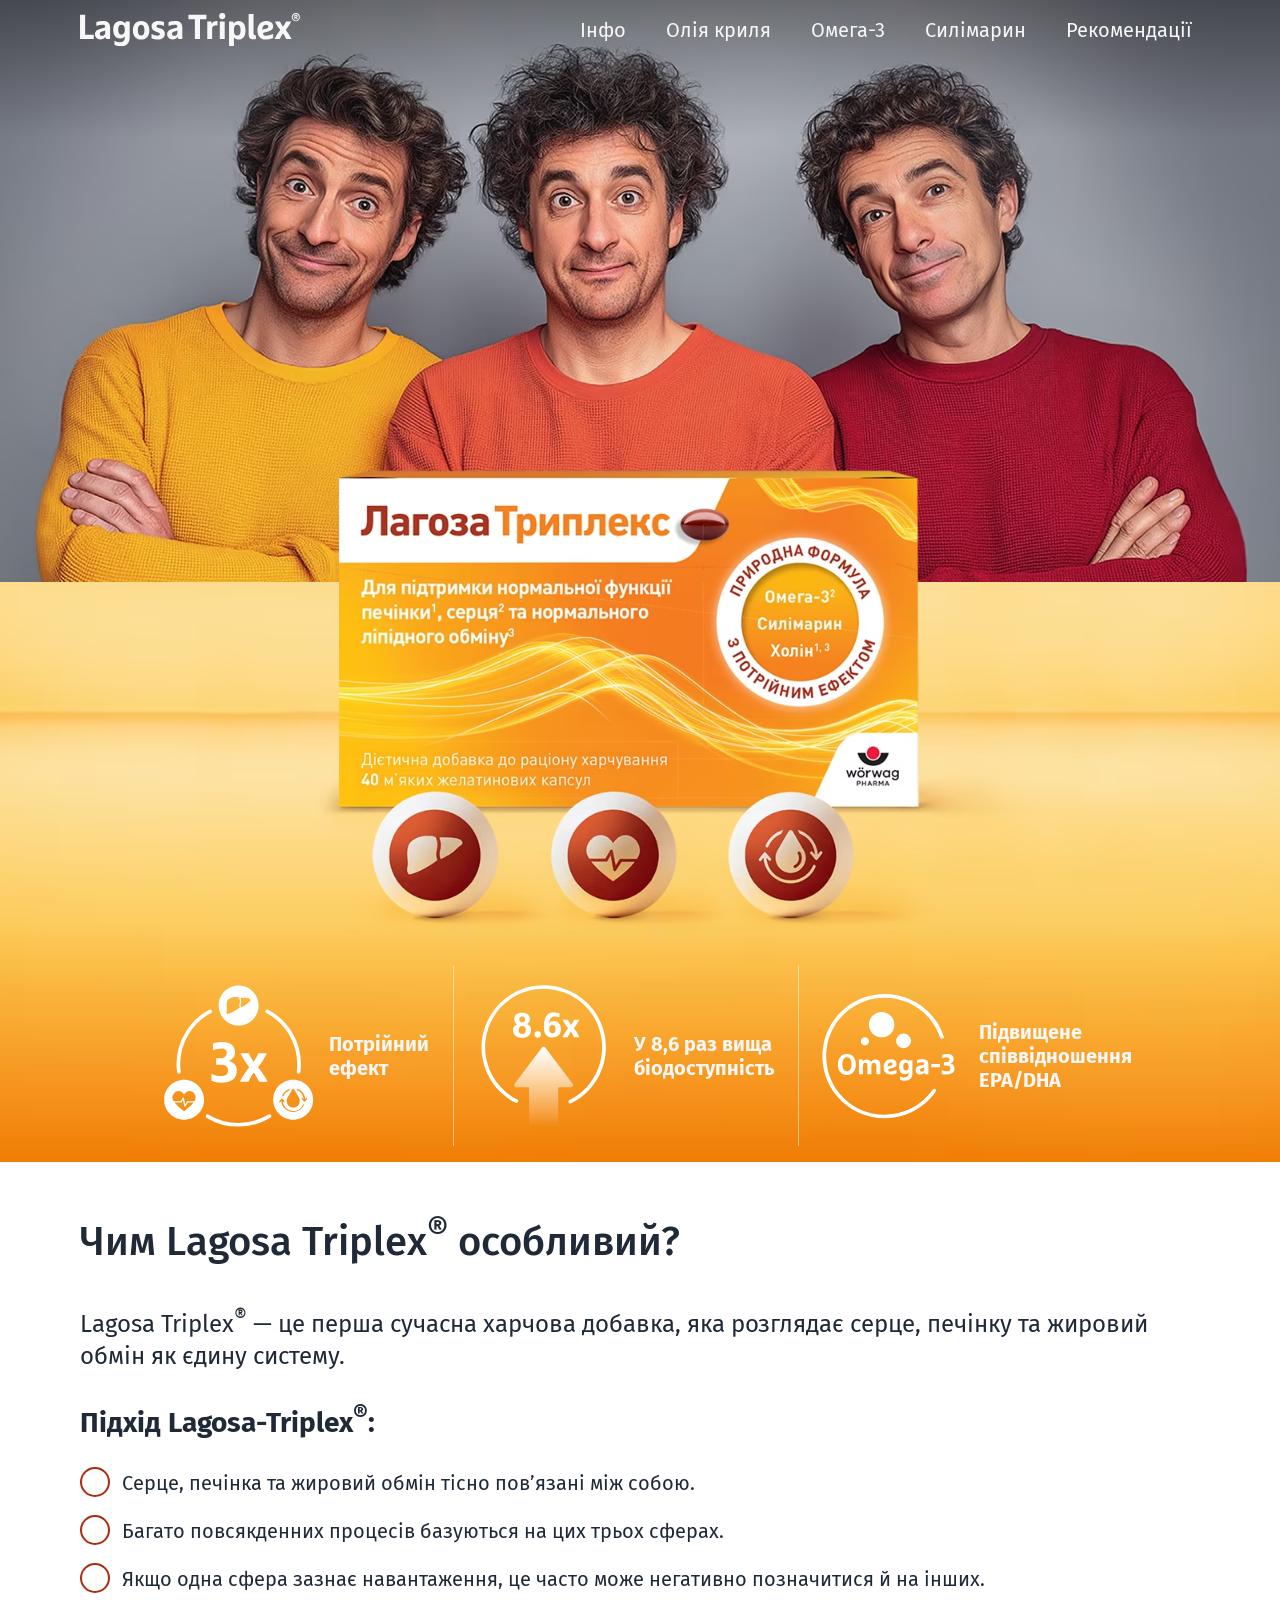
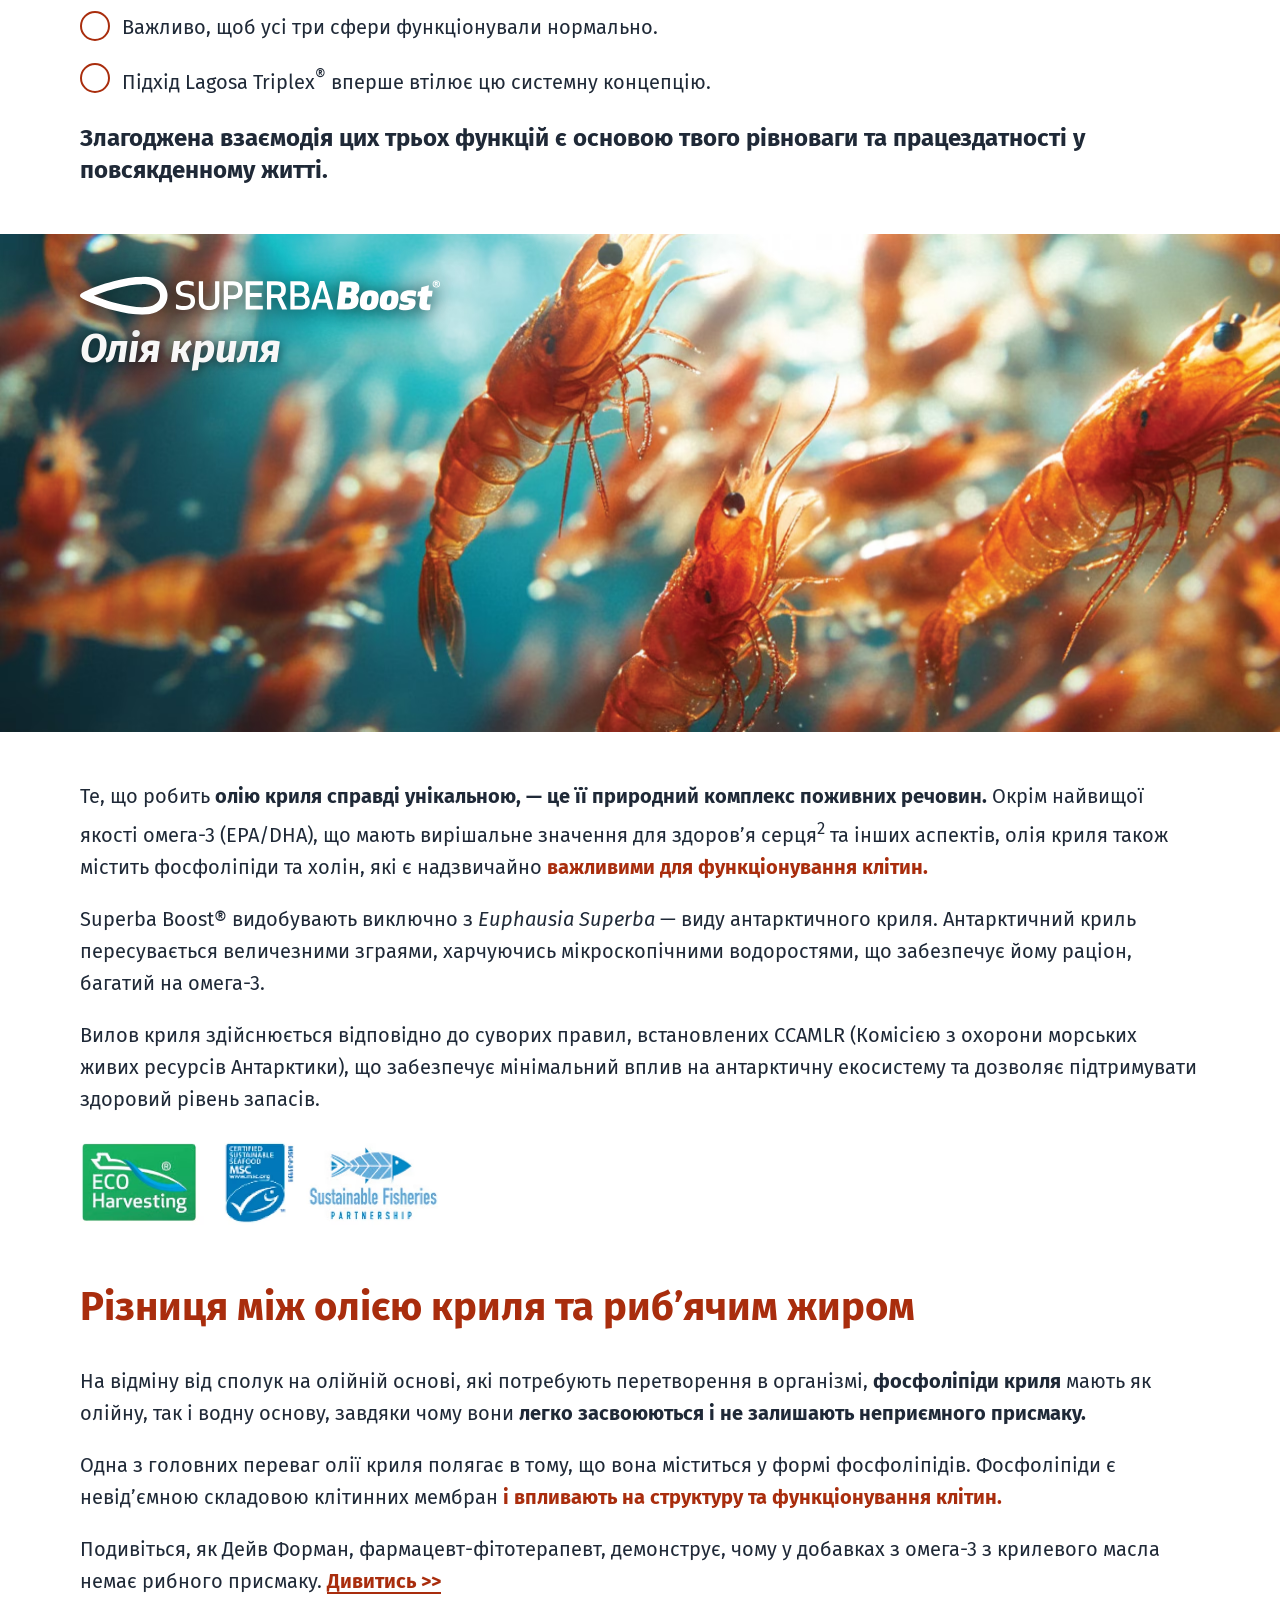
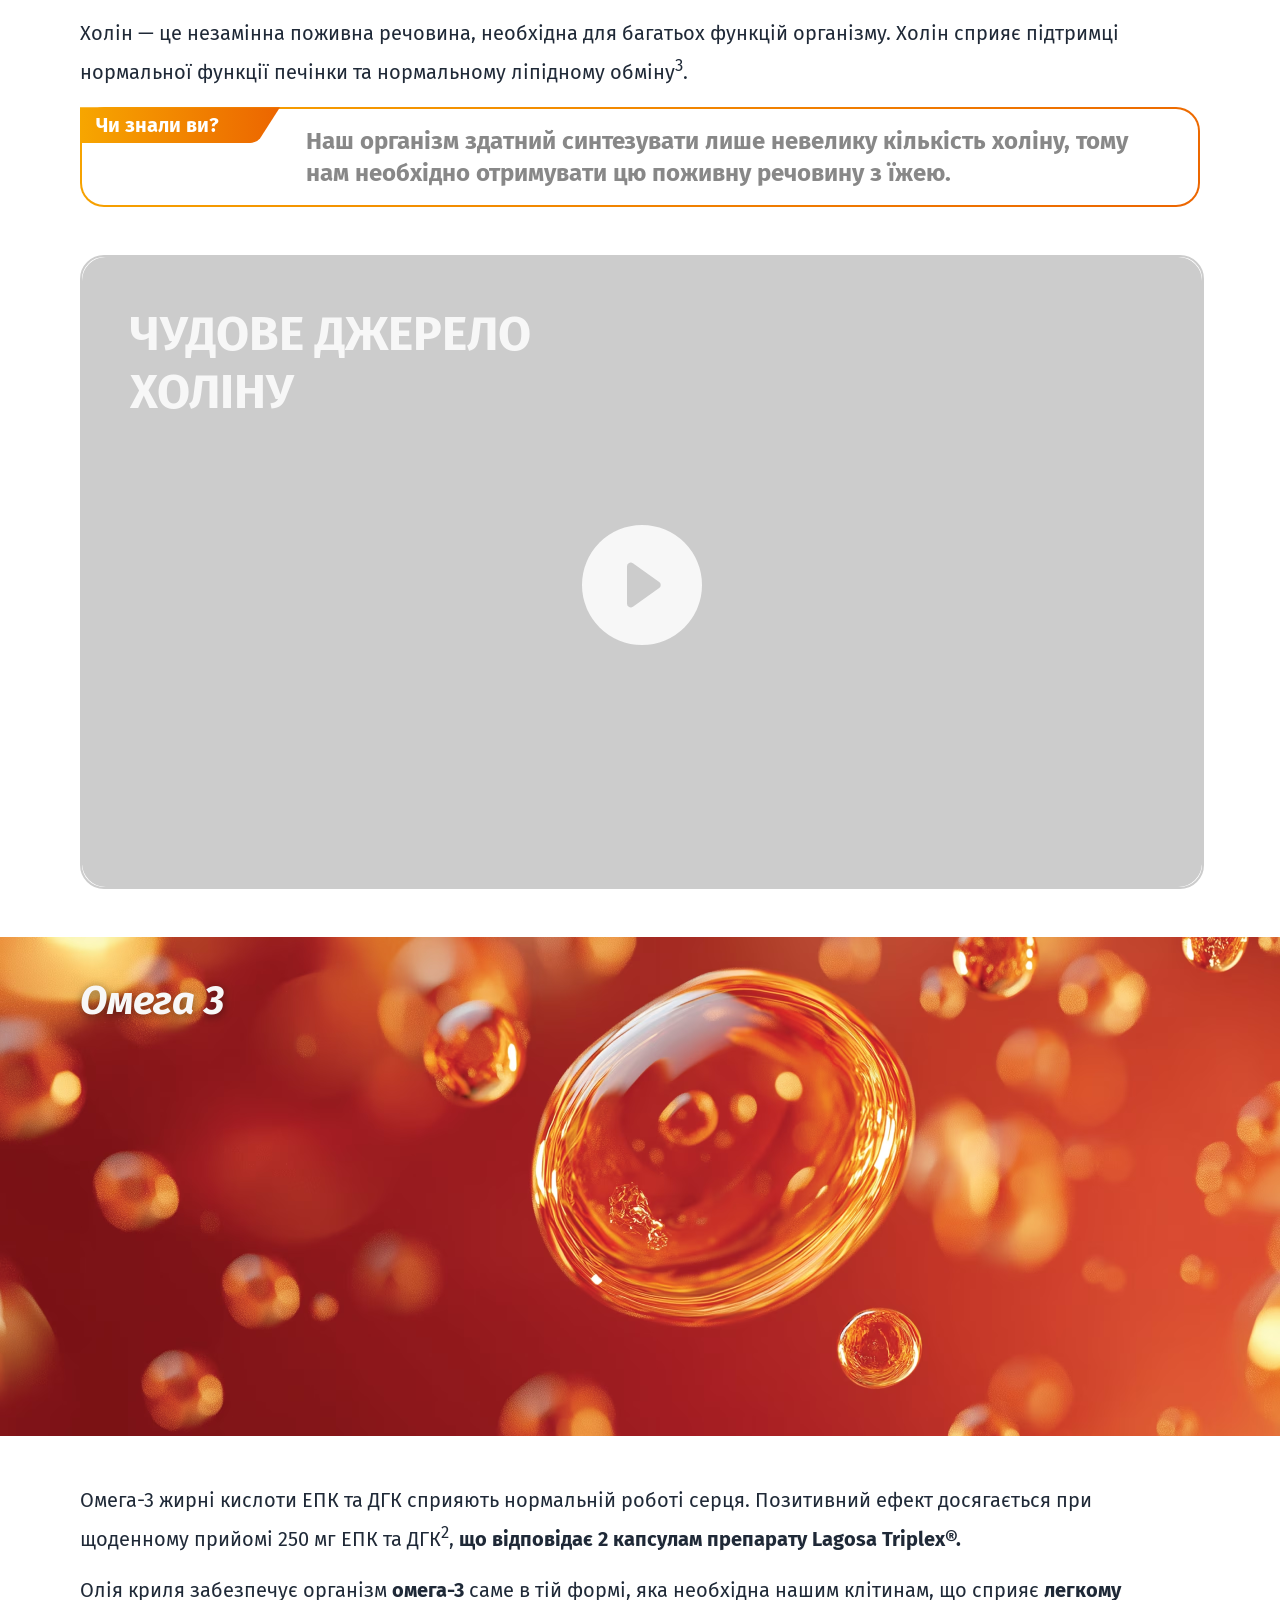
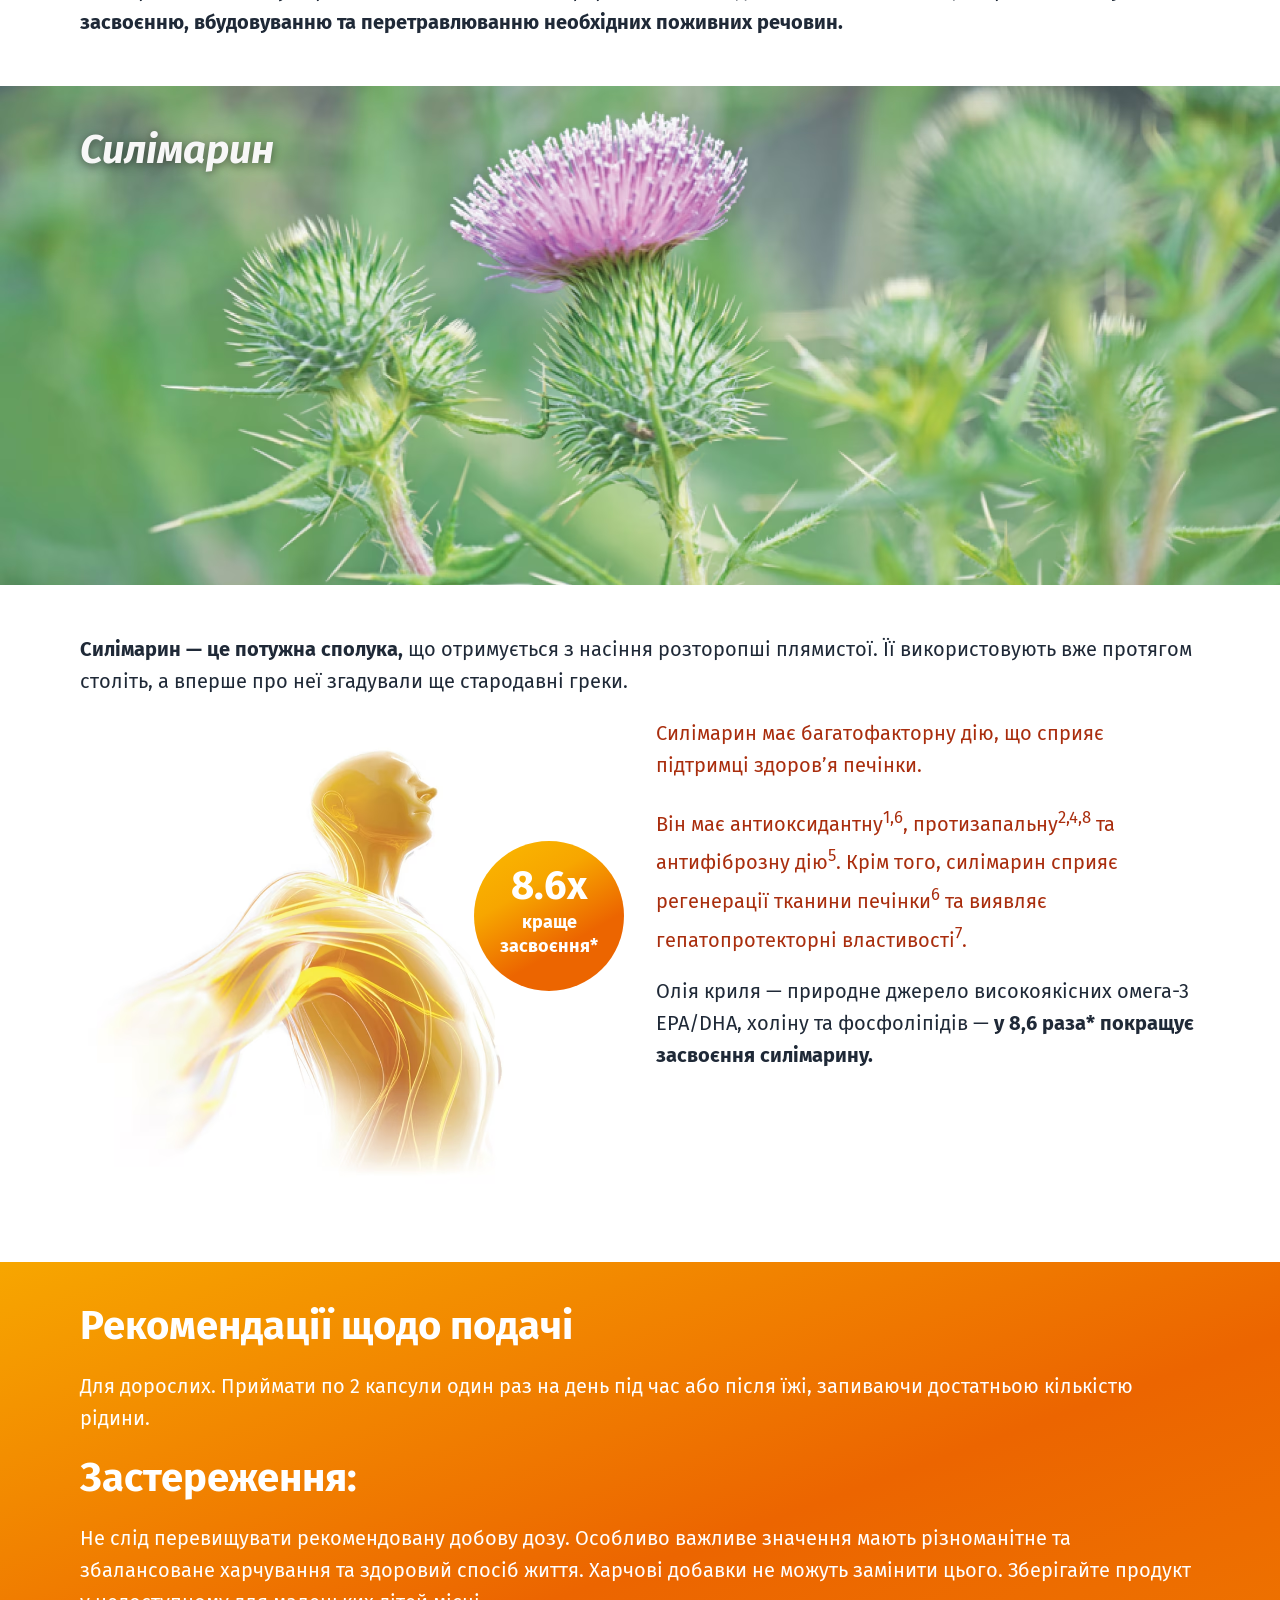
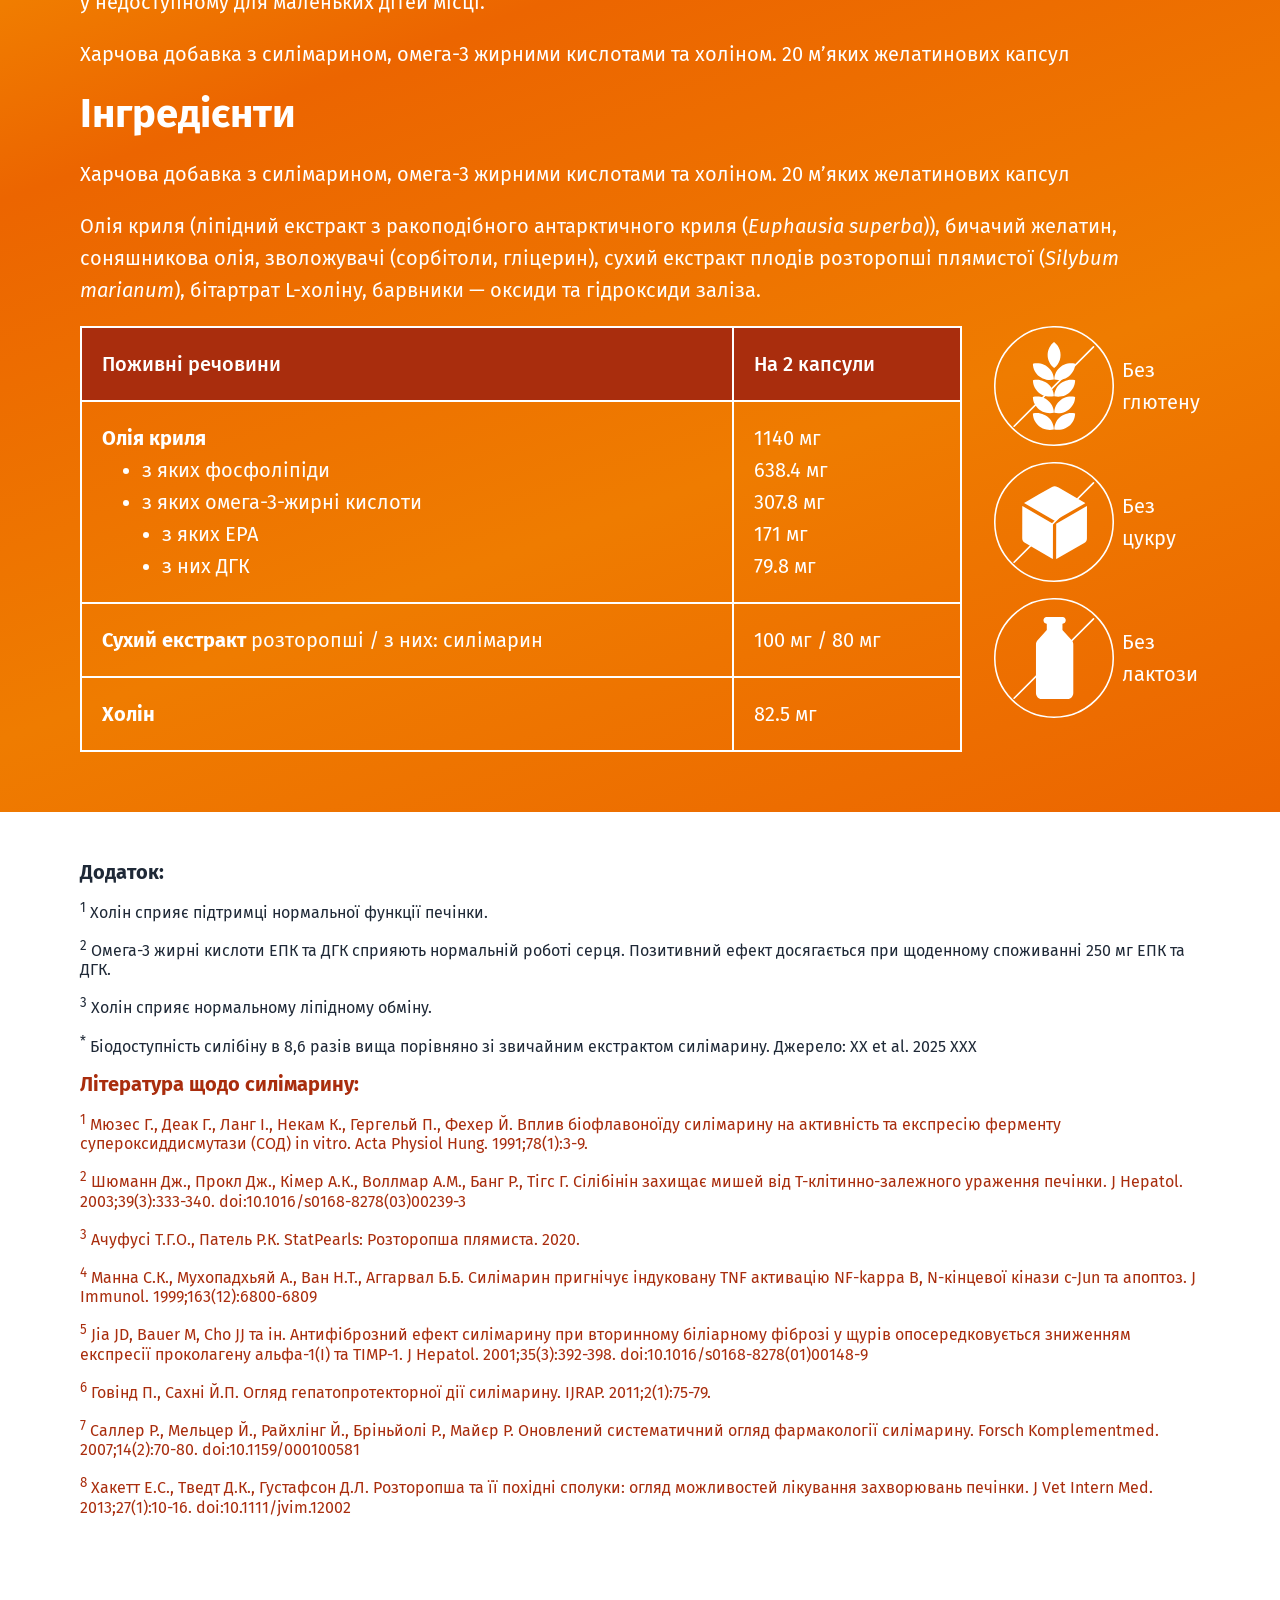
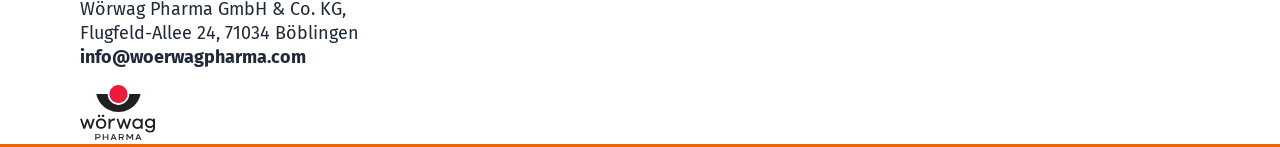
==== index_v1.html @ d7e8909d "First bunch of improvements" ====
<!DOCTYPE html>
<html lang="uk">
<head>
    <meta charset="UTF-8">
    <meta name="viewport" content="width=device-width, initial-scale=1.0">
    <link rel="icon" type="image/png" sizes="32x32" href="favicon_32x32.png">
    <title>Lagosa landing</title>
    <link rel="preconnect" href="https://fonts.googleapis.com">
    <link rel="preconnect" href="https://fonts.gstatic.com" crossorigin>
    <link href="https://fonts.googleapis.com/css2?family=Fira+Sans:ital,wght@0,400;0,700;1,400;1,700&display=swap" rel="stylesheet">
    <link rel="stylesheet" href="assets/style.css">
</head>
<body>
    <nav class="navbar">
        <a href="#" class="logo" id="logo-link">
            <svg xmlns="http://www.w3.org/2000/svg" xmlns:xlink="http://www.w3.org/1999/xlink" viewBox="0 0 329.88 50.037">
                <defs>
                    <clipPath id="clip-path">
                    <rect id="Rectangle_1651" data-name="Rectangle 1651" width="329.88" height="50.037" fill="none"/>
                    </clipPath>
                </defs>
                <g id="Group_2175" data-name="Group 2175" transform="translate(0 0)">
                    <path id="Path_1325" class="red" data-name="Path 1325" d="M0,1.547V37.857H20.6V31.51H7.646V1.547Z" transform="translate(0 1.257)" />
                    <g id="Group_1587" data-name="Group 1587" transform="translate(0 0)">
                    <g id="Group_1586" data-name="Group 1586" clip-path="url(#clip-path)">
                        <path id="Path_1326" class="red" data-name="Path 1326" d="M27.741,24.2c0,2.914-1.925,4.734-5.047,4.734a2.855,2.855,0,0,1-3.068-2.912c0-1.56.623-2.706,3.432-3.538l3.017-.884a3.319,3.319,0,0,0,1.665-.832Zm7.334-7.854c0-7.387-4.161-9.779-10.508-9.779A25.631,25.631,0,0,0,14.475,8.34v5.93A27.6,27.6,0,0,1,24,12.4c2.55,0,3.746.935,3.746,2.236,0,1.249-.676,1.977-2.809,2.5l-4.11,1.04c-6.294,1.56-8.48,4.473-8.48,8.53,0,4.266,3.017,7.648,8.012,7.648a9.944,9.944,0,0,0,8.063-3.538,8.1,8.1,0,0,0,.52,2.965h6.138Z" transform="translate(10.025 5.337)"/>
                        <path id="Path_1327" class="red" data-name="Path 1327" d="M44.844,19.784c0,4.42-1.354,7.334-4.995,7.334s-4.942-2.914-4.942-7.334,1.3-7.336,4.942-7.336,4.995,2.914,4.995,7.336M52.179,7.247H46.041a9.63,9.63,0,0,0-.52,3.226,8.308,8.308,0,0,0-7.231-3.9c-7.751,0-10.819,5.41-10.819,13.213s3.068,13.161,10.819,13.161a7.811,7.811,0,0,0,6.555-3.07v2.03c0,3.693-2.341,6.762-7.075,6.762a15.218,15.218,0,0,1-8.427-2.445v6.243C31.058,43.609,33.817,44.7,38.5,44.7c7.96,0,13.681-4.578,13.681-13.422Z" transform="translate(22.314 5.337)"/>
                        <path id="Path_1328" class="red" data-name="Path 1328" d="M68.506,20.512c0-8.427-4.369-13.942-12.382-13.942s-12.38,5.515-12.38,13.942,4.369,13.942,12.38,13.942,12.382-5.515,12.382-13.942m-7.439,0c0,4.89-1.3,8.063-4.942,8.063s-4.942-3.173-4.942-8.063,1.3-8.063,4.942-8.063,4.942,3.173,4.942,8.063" transform="translate(35.534 5.336)"/>
                        <path id="Path_1329" class="red" data-name="Path 1329" d="M69.487,6.57c-7.126,0-10.249,3.693-10.249,8.063,0,4.525,2.653,6.711,6.763,8.115l2.445.832c2.341.781,3.226,1.457,3.226,2.756,0,1.562-1.249,2.394-3.746,2.394a19.535,19.535,0,0,1-8.739-2.394v6.14a19.877,19.877,0,0,0,8.686,1.975c7.334,0,11.289-3.173,11.289-8.739,0-3.849-2.081-6.294-6.606-7.751l-2.447-.779c-2.548-.834-3.38-1.457-3.38-2.758,0-1.352,1.249-2.133,3.224-2.133a20.931,20.931,0,0,1,7.907,1.821V8.235A20.952,20.952,0,0,0,69.487,6.57" transform="translate(48.078 5.336)"/>
                        <path id="Path_1330" class="red" data-name="Path 1330" d="M87.5,24.2c0,2.914-1.925,4.734-5.047,4.734a2.855,2.855,0,0,1-3.068-2.912c0-1.56.623-2.706,3.432-3.538l3.017-.884a3.319,3.319,0,0,0,1.665-.832Zm7.334-7.854c0-7.387-4.161-9.779-10.508-9.779A25.631,25.631,0,0,0,74.237,8.34v5.93a27.6,27.6,0,0,1,9.52-1.872c2.55,0,3.746.935,3.746,2.236,0,1.249-.676,1.977-2.809,2.5l-4.11,1.04c-6.294,1.56-8.48,4.473-8.48,8.53,0,4.266,3.017,7.648,8.012,7.648a9.944,9.944,0,0,0,8.063-3.538,8.1,8.1,0,0,0,.52,2.965h6.138Z" transform="translate(58.569 5.337)"/>
                        
                        <path id="Path_1331" class="orange" data-name="Path 1331" d="M99.363,37.857h7.646V7.945h9.625v-6.4H89.74v6.4h9.623Z" transform="translate(72.895 1.256)"/>
                        <path id="Path_1332" class="orange" data-name="Path 1332" d="M105.3,33.731h7.334V18.489c0-3.382,1.4-5.306,4.89-5.306a10.918,10.918,0,0,1,3.123.364V6.889a7.456,7.456,0,0,0-1.977-.261,7.607,7.607,0,0,0-6.711,3.954,10.29,10.29,0,0,0-.52-3.382H105.3Z" transform="translate(85.532 5.383)"/>
                        <path id="Path_1333" class="orange" data-name="Path 1333" d="M115.142,4.655a4.63,4.63,0,1,0,4.63-4.629,4.64,4.64,0,0,0-4.63,4.629m.99,34.437h7.334V12.562h-7.334Z" transform="translate(93.529 0.02)"/>
                        <path id="Path_1334" class="orange" data-name="Path 1334" d="M135.652,12.449c3.641,0,4.942,3.016,4.942,8.063s-1.3,8.01-4.942,8.01-4.995-2.965-4.995-8.01,1.354-8.063,4.995-8.063m1.56-5.879a8.389,8.389,0,0,0-7.231,3.849,9.354,9.354,0,0,0-.52-3.173h-6.138V44.077h7.334v-12.9a7.86,7.86,0,0,0,6.816,3.277c7.49,0,10.558-5.513,10.558-13.94S144.964,6.57,137.212,6.57" transform="translate(100.174 5.336)"/>
                        <path id="Path_1335" class="orange" data-name="Path 1335" d="M139.541,29.932c0,6.4,2.186,8.791,7.126,8.791a14.961,14.961,0,0,0,3.8-.417V32.638h-1.3c-1.613,0-2.289-.573-2.289-3.173V.8h-7.334Z" transform="translate(113.348 0.65)"/>
                        <path id="Path_1336" class="orange" data-name="Path 1336" d="M159.836,12.346c2.081,0,3.277,1.04,3.277,2.756,0,1.56-1.091,2.548-3.538,3.173l-3.224.832a4.729,4.729,0,0,0-2.186.99v-.522c0-4.369,2.081-7.229,5.671-7.229m1.925,10.3c5.879-1.352,8.688-3.226,8.688-8.01,0-4.475-3.329-8.065-10.56-8.065-7.751,0-13.058,5.515-13.058,13.942s4.161,13.942,12.382,13.942a23.2,23.2,0,0,0,11.079-2.394V26.183a32.144,32.144,0,0,1-11.079,2.5c-2.914,0-4.058-1.821-4.058-2.914s.571-1.716,1.925-2.028Z" transform="translate(119.269 5.336)"/>
                        <path id="Path_1337" class="orange" data-name="Path 1337" d="M186.5,33.474A69.865,69.865,0,0,0,177.86,20a81.7,81.7,0,0,0,8.168-13.058h-7.8a58.989,58.989,0,0,1-4.525,8.115,56.823,56.823,0,0,1-4.525-8.115h-7.751A85.035,85.035,0,0,0,169.589,20a66.94,66.94,0,0,0-8.636,13.473h7.8a65,65,0,0,1,4.942-8.739,54.611,54.611,0,0,1,4.942,8.739Z" transform="translate(130.741 5.64)"/>
                        <path id="Path_1338" class="orange" data-name="Path 1338" d="M181.379,11.08c-2.853,0-4.551-2.062-4.551-4.853,0-2.769,1.7-4.852,4.551-4.852s4.569,2.082,4.569,4.852c0,2.791-1.718,4.853-4.569,4.853m0-11.08a5.985,5.985,0,0,0-6.126,6.227,6.137,6.137,0,1,0,12.273,0A5.992,5.992,0,0,0,181.379,0m-.79,4.045a3.911,3.911,0,0,1,.71-.062c1.009,0,1.274.344,1.274.93,0,.689-.547.85-1.3.951l-.689.1Zm-1.453,5.5h1.453V8.351c0-.87.063-1.153.386-1.192l.181-.022a15.059,15.059,0,0,1,1.656,2.407h1.6a15.4,15.4,0,0,0-1.82-2.689,2.094,2.094,0,0,0,1.475-1.941c0-1.334-.93-2.2-2.892-2.2a13.143,13.143,0,0,0-2.041.183Z" transform="translate(142.356 -0.001)"/>
                    </g>
                    </g>
                </g>
            </svg>
        </a>
        <ul class="nav-links">
            <li><a href="#section-1" class="nav-link">Інфо</a></li>
            <li><a href="#section-2" class="nav-link">Олія криля</a></li>
            <li><a href="#section-3" class="nav-link">Омега-3</a></li>
            <li><a href="#section-4" class="nav-link">Силімарин</a></li>
            <li><a href="#section-5" class="nav-link">Рекомендації</a></li>
        </ul>
    </nav>

    <header id="hero" class="header">
        <div class="container--guys">
            <picture>
                <source media="(min-width: 1920px)" srcset="assets/images/hero-4xl.avif">
                <source media="(min-width: 1536px)" srcset="assets/images/hero-3xl.avif">
                <source media="(min-width: 1280px)" srcset="assets/images/hero-2xl.avif">
                <source media="(min-width: 1024px)" srcset="assets/images/hero-xl.avif">
                <source media="(min-width: 768px)" srcset="assets/images/hero-lg.avif">
                <source media="(min-width: 640px)" srcset="assets/images/hero-md.avif">
                <img src="assets/images/hero-sm.avif" alt="Lagosa Team">
            </picture>
        </div>        
        <div class="container--box">
            <picture>
                <source media="(min-width: 1536px)" srcset="assets/images/box-xl.avif">
                <source media="(min-width: 768px)" srcset="assets/images/box-lg.avif">
                <img src="assets/images/box-sm.avif" alt="Lagosa Box">
            </picture>
        </div>
        <div class="container--gradient">
            <picture>
                <source media="(min-width: 2561px)" srcset="assets/images/gradient2560.avif">
                <source media="(min-width: 1921px)" srcset="assets/images/gradient2560f.avif">
                <source media="(min-width: 1536px)" srcset="assets/images/gradient1920.avif">
                <source media="(min-width: 1280px)" srcset="assets/images/gradient1600.avif">
                <source media="(min-width: 1024px)" srcset="assets/images/gradient1280.avif">
                <source media="(min-width: 768px)" srcset="assets/images/gradient1024.avif">
                <img src="assets/images/gradient768.avif" alt="Lagosa Box">
            </picture>
            <ul>
                <li>
                    <svg width="100" height="100" xmlns="http://www.w3.org/2000/svg" viewBox="0 0 100 100">
                        <g fill="none" stroke="#fff" stroke-width="2.051" stroke-linecap="round" stroke-miterlimit="10">
                            <path d="M34,25.2c-10.5,5.6-17.7,16.8-17.7,29.5c0,1.4,0.1,2.7,0.3,4.1"/>
                            <path d="M83.1,58.8c0.2-1.3,0.3-2.7,0.3-4.1c0-12.8-7.2-23.9-17.7-29.5"/>
                            <path d="M32.6,83.5c5,3,10.9,4.7,17.1,4.7c6.3,0,12.2-1.8,17.2-4.8"/>
                        </g>
                        <g fill="#fff">
                            <path d="M60.6,56.3c2.2-2.9,3.8-5.5,4.9-7.8h-4.7c-0.9,1.9-1.8,3.6-2.7,4.8c-1-1.5-1.9-3.1-2.7-4.8h-4.6
                                c1,2.2,2.7,4.8,4.9,7.8c-2.2,2.6-3.9,5.3-5.2,8h4.7c0.9-2,1.9-3.7,3-5.2c1.2,1.6,2.1,3.4,3,5.2h4.7C64.5,61.7,62.8,59,60.6,56.3
                                M43.9,58c0,2.1-1.3,3.1-4,3.1c-1.9,0-3.7-0.4-5.2-1.3v3.9c1.6,0.7,3.5,1.1,5.6,1.1c2.5,0,4.5-0.5,6.1-1.6c1.6-1.1,2.4-2.8,2.4-5.2
                                c0-1.5-0.5-2.7-1.4-3.6c-0.9-0.9-2-1.4-3.3-1.6c1.1-0.3,2-0.9,2.7-1.8c0.7-0.9,1-1.9,1-3c0-1.9-0.6-3.3-1.8-4.3
                                c-1.2-1-2.9-1.5-5.1-1.5c-1.9,0-3.7,0.3-5.4,0.8v3.8c1.6-0.6,3.3-1,4.9-1c0.9,0,1.6,0.2,2.1,0.7c0.5,0.4,0.7,1,0.7,1.8
                                c0,0.8-0.3,1.6-1,2.1c-0.7,0.6-1.7,0.9-3.2,0.9h-1.7v3.6h2.6C42.6,54.9,43.9,55.9,43.9,58"/>
                            <path d="M19.5,63.2c-6.1,0-11.1,5-11.1,11.1c0,6.1,5,11.1,11.1,11.1c6.1,0,11.1-5,11.1-11.1
                                C30.5,68.2,25.6,63.2,19.5,63.2 M19.5,80.7c0,0-3.3-2.2-5.3-4.8h3.6c0.1,0,0.3-0.1,0.3-0.2l0.8-1.3l0.7,3.5c0,0.2,0.1,0.3,0.3,0.3
                                l0.1,0c0.1,0,0.2-0.1,0.3-0.2l1.3-2.1h3.2C22.7,78.5,19.5,80.7,19.5,80.7 M25.6,74.5c-0.1,0.2-0.3,0.5-0.4,0.7h-3.9
                                c-0.1,0-0.2,0.1-0.3,0.2l-0.9,1.5l-0.7-3.6c0-0.2-0.1-0.3-0.3-0.3c-0.2,0-0.3,0-0.4,0.2l-1.1,2h-3.9c-0.1-0.2-0.3-0.4-0.4-0.7
                                c-1.5-3.1,3.1-7.7,6.2-3.1C22.6,66.7,27.2,71.4,25.6,74.5"/>
                            <path d="M49.8,10.9c-6.1,0-11.1,5-11.1,11.1c0,6.1,5,11.1,11.1,11.1c6.1,0,11.1-5,11.1-11.1
                                C60.9,15.9,55.9,10.9,49.8,10.9 M50.4,23c0,0.1,0,0.2-0.1,0.3l-0.2,0.1c-2.8,2.1-6.2,3.5-6.7,3.2c-0.3-0.2-0.4-1.1-0.2-2
                                c0.2-1-0.4-3.2,0.2-4.9c0.6-1.7,3.4-2.8,6-2.3c0.1,0,0.2,0.1,0.4,0.1c0.1,0,0.2,0.1,0.3,0.2c0.2,0.4,0.3,0.9,0.4,1.4
                                c0.1,0.4-0.1,1.3-0.2,1.8c-0.1,0.3-0.1,0.5-0.1,0.6C50.1,22.1,50.2,22.6,50.4,23 M55,20.5c-1,1-2.5,1.8-3.6,2.4
                                c-0.1,0.1-0.2,0-0.3-0.1c-0.1-0.4-0.2-0.8-0.2-1.2c0-0.1,0-0.3,0.1-0.4c0.2-0.9,0.3-1.7,0.2-2.1c-0.1-0.4-0.2-0.8-0.3-1.2
                                c0-0.1,0-0.2,0.1-0.2c2,0.1,5.3-0.2,5.4,1.3C56.6,19.4,55.8,19.6,55,20.5"/>
                            <path d="M80.1,63.2c-6.1,0-11.1,5-11.1,11.1c0,6.1,5,11.1,11.1,11.1c6.1,0,11.1-5,11.1-11.1
                                C91.2,68.2,86.2,63.2,80.1,63.2 M80.6,68.5l2.7,4.6c0.8,1.3,0.6,3-0.3,4.2c-1.5,1.8-4.2,1.8-5.7,0c-1-1.2-1.1-2.8-0.3-4.2l2.7-4.6
                                C79.8,68.1,80.4,68.1,80.6,68.5 M74.1,71.9c0.4-0.9,1-1.8,1.8-2.4c0.7-0.6,1.6-1,2.4-1.3l-0.4,0.9c-0.5,0.2-1.1,0.5-1.5,0.9
                                c-0.7,0.6-1.3,1.3-1.6,2.2c-0.1,0.2-0.3,0.3-0.5,0.2l-0.1-0.1C74,72.2,74,72,74.1,71.9 M86.2,77.1c-0.4,0.9-1,1.7-1.8,2.4l-0.1,0.1
                                c-1.3,1.1-3,1.6-4.8,1.5c-1.8-0.2-3.3-1-4.5-2.3c-0.9-1.1-1.4-2.4-1.5-3.8L73,75.6c-0.1,0.2-0.3,0.2-0.5,0.1l-0.1-0.1
                                c-0.1-0.1-0.1-0.3,0-0.4l1.1-1.4c0.1-0.1,0.2-0.1,0.3-0.1c0.1,0,0.2,0,0.3,0.1l1.2,1.4l0,0c0.1,0.1,0.1,0.4,0,0.5
                                c-0.1,0.1-0.4,0.1-0.5,0l-0.5-0.6c0.1,1.2,0.6,2.4,1.4,3.4c1,1.2,2.4,1.9,4,2.1c1.6,0.1,3.1-0.3,4.3-1.4c0.7-0.6,1.3-1.3,1.6-2.2
                                c0.1-0.2,0.3-0.3,0.5-0.2C86.2,76.8,86.3,77,86.2,77.1 M87.8,73.9l-1.1,1.4c-0.1,0.1-0.2,0.1-0.3,0.1c-0.1,0-0.2,0-0.3-0.1
                                l-1.2-1.4l0,0c-0.1-0.1-0.1-0.4,0-0.5c0.1-0.1,0.4-0.1,0.5,0l0.5,0.6c-0.1-1.2-0.6-2.4-1.4-3.4C84,70,83.2,69.4,82.3,69l-0.3-0.8
                                l0-0.1c1.3,0.4,2.4,1.1,3.3,2.1c0.9,1.1,1.4,2.4,1.5,3.8l0.5-0.7c0.1-0.2,0.3-0.2,0.5-0.1C87.9,73.5,87.9,73.7,87.8,73.9"/>
                        </g>
                    </svg>
                    <h3>Потрійний<br> ефект</h3>
                </li>
                <li>
                    <svg width="100" height="100" xmlns="http://www.w3.org/2000/svg" viewBox="0 0 100 100">
                        <defs>
                            <linearGradient id="arrowGradient" x1="49.779" y1="44.891" x2="49.779" y2="89.475" gradientUnits="userSpaceOnUse">
                                <stop offset="0" stop-color="#fff"/>
                                <stop offset="0.947" stop-color="#fff" stop-opacity=".053"/>
                                <stop offset="1" stop-color="#fff" stop-opacity="0"/>
                            </linearGradient>
                        </defs>

                        <path fill="url(#arrowGradient)"
                            d="M57.9 89.5H41.7V67.3h-7.2c-.4 0-.8-.2-1-.6-.2-.4-.1-.8.1-1.1l15.3-20.3c.2-.3.5-.4.9-.4.3 0 .7.2.9.4l15.3 20.3c.2.3.3.8.1 1.1-.2.4-.6.6-1 .6h-7.2V89.5z"/>

                        <path fill="#fff" d="M66.6,34.6c1.3-1.8,2.3-3.4,3-4.8h-2.9c-0.6,1.2-1.1,2.2-1.7,3c-0.6-0.9-1.2-1.9-1.7-3h-2.9
                            c0.6,1.4,1.6,3,3,4.8c-1.3,1.6-2.4,3.3-3.2,5h2.9c0.6-1.2,1.2-2.3,1.8-3.2c0.7,1,1.3,2.1,1.8,3.2h2.9C69,37.9,68,36.3,66.6,34.6
                            M54.6,32.8c1.2,0,1.8,0.8,1.8,2.3c0,0.7-0.1,1.3-0.4,1.7c-0.3,0.4-0.7,0.6-1.3,0.6c-1.2,0-1.8-0.8-1.8-2.4
                            C52.9,33.6,53.5,32.8,54.6,32.8 M50.2,36.4c0.2,0.9,0.5,1.5,1,2c0.4,0.5,0.9,0.8,1.5,1c0.6,0.2,1.2,0.3,2,0.3
                            c1.4,0,2.6-0.4,3.4-1.2s1.3-1.9,1.3-3.4c0-1.4-0.4-2.6-1.1-3.3c-0.7-0.8-1.7-1.2-2.9-1.2c-1.2,0-2.1,0.4-2.6,1.2
                            c0-1.1,0.4-2,0.9-2.7c0.6-0.7,1.3-1,2.2-1c0.9,0,1.8,0.1,2.7,0.4v-2.3c-0.9-0.3-2-0.4-3.1-0.4c-0.6,0-1.2,0.1-1.7,0.2
                            c-0.5,0.1-1,0.4-1.5,0.7c-0.5,0.4-0.9,0.8-1.2,1.4c-0.3,0.6-0.6,1.3-0.8,2.1c-0.2,0.9-0.3,1.9-0.3,3C49.9,34.6,50,35.6,50.2,36.4
                            M46.5,39.8c0.5,0,0.9-0.2,1.3-0.5c0.4-0.4,0.5-0.8,0.5-1.3c0-0.5-0.2-0.9-0.5-1.3c-0.4-0.4-0.8-0.5-1.3-0.5
                            c-0.5,0-0.9,0.2-1.3,0.5c-0.4,0.4-0.5,0.8-0.5,1.3c0,0.5,0.2,0.9,0.5,1.3C45.6,39.6,46,39.8,46.5,39.8 M37.9,33.4
                            c0.6,0,1.1,0.2,1.5,0.6c0.4,0.4,0.5,0.9,0.5,1.6c0,0.7-0.2,1.2-0.5,1.6c-0.4,0.4-0.9,0.6-1.5,0.6c-0.6,0-1.1-0.2-1.5-0.6
                            c-0.4-0.4-0.5-0.9-0.5-1.6c0-0.7,0.2-1.2,0.5-1.6C36.7,33.6,37.2,33.4,37.9,33.4 M37.9,28c1,0,1.6,0.6,1.6,1.7
                            c0,0.5-0.1,0.9-0.4,1.2c-0.3,0.3-0.6,0.5-1.2,0.5c-0.5,0-0.9-0.1-1.2-0.5c-0.3-0.3-0.4-0.7-0.4-1.2C36.3,28.6,36.8,28,37.9,28
                            M42.1,33.4c-0.4-0.6-1-1-1.6-1.2c0.5-0.2,0.9-0.6,1.2-1c0.3-0.5,0.5-1,0.5-1.6c0-1.1-0.4-2-1.1-2.6c-0.7-0.7-1.8-1-3.3-1
                            c-1.4,0-2.5,0.3-3.3,1c-0.7,0.7-1.1,1.5-1.1,2.6c0,0.6,0.2,1.2,0.5,1.6c0.3,0.5,0.7,0.8,1.2,1.1c-0.6,0.2-1.1,0.6-1.6,1.2
                            c-0.4,0.6-0.7,1.3-0.7,2.1c0,1.3,0.4,2.3,1.3,3.1c0.9,0.8,2.1,1.2,3.7,1.2s2.8-0.4,3.7-1.2c0.9-0.8,1.3-1.8,1.3-3.1
                            C42.8,34.7,42.6,34,42.1,33.4"/>
                        <path fill="#fff" d="M65.1,76.2c3.7-1.8,7.1-4.3,10.1-7.5c6.1-6.6,9.2-15.1,9.2-23.4c0-9.3-3.7-18.6-11.1-25.4
                            c-6.6-6.1-15.1-9.2-23.4-9.2c-9.3,0-18.6,3.7-25.4,11.1h0c-6.1,6.6-9.2,15.1-9.2,23.4c0,9.3,3.7,18.6,11.1,25.4
                            c2.4,2.2,5,4,7.8,5.4c0.5,0.3,1.1,0.1,1.4-0.4c0.3-0.5,0.1-1.1-0.4-1.4c-2.6-1.3-5.1-3-7.3-5.1C20.8,62.7,17.3,54,17.3,45.2
                            c0-7.9,2.8-15.8,8.6-22.1c6.4-6.9,15.1-10.4,23.9-10.4c7.9,0,15.8,2.8,22.1,8.6c6.9,6.4,10.4,15.1,10.4,23.9
                            c0,7.9-2.8,15.8-8.6,22.1c-2.8,3-6,5.4-9.5,7.1c-0.5,0.2-0.7,0.9-0.5,1.4C64,76.3,64.6,76.5,65.1,76.2"/>
                    </svg>
                    <h3>У 8,6 раз вища<br> біодоступність</h3>
                </li>
                <li>
                    <svg width="100" height="100" xmlns="http://www.w3.org/2000/svg" viewBox="0 0 100 100">
                        <g fill="#fff">
                            <path d="M84.1,56.9c0,1.1-0.7,1.6-2.1,1.6c-1,0-1.9-0.2-2.7-0.7v2c0.8,0.4,1.8,0.5,2.8,0.5c1.3,0,2.3-0.3,3.1-0.8
                                c0.8-0.6,1.2-1.4,1.2-2.6c0-0.8-0.2-1.4-0.7-1.9c-0.5-0.5-1-0.7-1.7-0.8c0.6-0.2,1-0.5,1.4-0.9c0.4-0.4,0.5-0.9,0.5-1.5
                                c0-1-0.3-1.7-0.9-2.2c-0.6-0.5-1.5-0.7-2.6-0.7c-1,0-1.9,0.1-2.8,0.4v1.9c0.8-0.3,1.7-0.5,2.5-0.5c0.5,0,0.8,0.1,1.1,0.3
                                c0.2,0.2,0.4,0.5,0.4,0.9c0,0.4-0.2,0.8-0.5,1.1c-0.3,0.3-0.9,0.4-1.6,0.4h-0.9v1.9H82C83.4,55.4,84.1,55.9,84.1,56.9 M78.3,54.5
                                h-4.8v1.8h4.8V54.5z M69.3,58.3c-0.3,0.3-0.7,0.4-1.1,0.4c-0.3,0-0.5-0.1-0.7-0.2c-0.2-0.2-0.3-0.4-0.3-0.6s0.1-0.5,0.2-0.7
                                c0.1-0.2,0.4-0.3,0.8-0.4l0.9-0.3c0.2-0.1,0.4-0.1,0.5-0.3v1.1C69.7,57.7,69.5,58,69.3,58.3 M71.1,52.5c-0.6-0.5-1.3-0.7-2.4-0.7
                                c-1.3,0-2.3,0.2-3.1,0.5v1.8c0.9-0.4,1.9-0.6,2.9-0.6c0.8,0,1.1,0.2,1.1,0.7c0,0.2-0.1,0.3-0.2,0.5c-0.1,0.1-0.3,0.2-0.7,0.3
                                l-1.3,0.3c-0.9,0.2-1.6,0.6-2,1c-0.4,0.4-0.6,1-0.6,1.6c0,0.7,0.2,1.2,0.7,1.7c0.4,0.4,1,0.7,1.8,0.7c1.1,0,1.9-0.4,2.5-1.1
                                c0,0.4,0.1,0.7,0.2,0.9h1.9v-5.3C71.9,53.8,71.6,53,71.1,52.5 M59.4,58.1c-1,0-1.5-0.7-1.5-2.2c0-1.5,0.5-2.2,1.5-2.2
                                c1,0,1.5,0.7,1.5,2.2C60.9,57.4,60.4,58.1,59.4,58.1 M61.3,52.1c-0.1,0.3-0.2,0.6-0.2,1c-0.5-0.8-1.2-1.2-2.2-1.2
                                c-1.1,0-2,0.4-2.5,1.1c-0.5,0.7-0.8,1.7-0.8,3c0,1.3,0.3,2.2,0.8,3c0.5,0.7,1.4,1.1,2.5,1.1c0.8,0,1.5-0.3,2-0.9v0.6
                                c0,0.6-0.2,1.1-0.6,1.5c-0.4,0.4-0.9,0.6-1.6,0.6c-0.9,0-1.7-0.2-2.6-0.7v1.9c0.7,0.5,1.6,0.7,2.8,0.7c1.3,0,2.3-0.4,3-1.1
                                c0.8-0.7,1.1-1.7,1.1-3v-7.3H61.3z M51.7,53.8c0.2,0.1,0.3,0.4,0.3,0.6c0,0.5-0.4,0.8-1.1,1l-1,0.3c-0.3,0.1-0.6,0.2-0.7,0.3v-0.2
                                c0-0.7,0.2-1.2,0.5-1.6c0.3-0.4,0.7-0.6,1.3-0.6C51.3,53.6,51.5,53.7,51.7,53.8 M53.6,55.9c0.4-0.4,0.6-0.9,0.6-1.6
                                c0-0.7-0.3-1.3-0.8-1.8c-0.5-0.5-1.3-0.7-2.4-0.7c-1.2,0-2.2,0.4-2.9,1.2c-0.7,0.8-1.1,1.8-1.1,3.1c0,1.3,0.3,2.4,1,3.1
                                c0.6,0.8,1.6,1.1,2.8,1.1c1.4,0,2.5-0.2,3.4-0.7v-1.8c-1.2,0.5-2.3,0.8-3.4,0.8c-0.4,0-0.7-0.1-0.9-0.3c-0.2-0.2-0.3-0.4-0.3-0.6
                                c0-0.3,0.2-0.5,0.6-0.6l1.4-0.3C52.5,56.6,53.2,56.3,53.6,55.9 M36.3,52.2c-0.4,0.2-0.7,0.6-0.9,0.9c0-0.5-0.1-0.8-0.2-1.1h-1.9
                                v8.1h2.2v-4.1c0-0.8,0.1-1.4,0.4-1.8c0.3-0.4,0.6-0.5,1.1-0.5c0.4,0,0.7,0.2,0.9,0.7c0.1,0.3,0.1,0.8,0.1,1.6v4.2h2.2v-4.1
                                c0-0.8,0.1-1.4,0.4-1.8c0.2-0.4,0.6-0.6,1.1-0.6c0.5,0,0.8,0.2,0.9,0.7C43,54.7,43,55.2,43,56v4.2h2.2v-4.7c0-1-0.1-1.7-0.3-2.2
                                c-0.4-1-1.2-1.4-2.4-1.4c-0.6,0-1,0.1-1.5,0.4c-0.4,0.3-0.8,0.6-1,1c-0.4-0.9-1.2-1.4-2.4-1.4C37.2,51.9,36.8,52,36.3,52.2
                                M26.6,48.9c-1.6,0-2.8,0.5-3.7,1.6c-0.9,1-1.3,2.4-1.3,4.2c0,1.7,0.4,3.1,1.3,4.2c0.9,1.1,2.1,1.6,3.7,1.6c1.6,0,2.8-0.5,3.7-1.6
                                c0.9-1.1,1.3-2.4,1.3-4.2c0-1.7-0.4-3.1-1.3-4.2C29.4,49.4,28.2,48.9,26.6,48.9 M28.6,57.4c-0.4,0.7-1.1,1.1-2,1.1
                                c-0.9,0-1.6-0.4-1.9-1.1c-0.4-0.7-0.6-1.6-0.6-2.8c0-1.1,0.2-2.1,0.6-2.8c0.4-0.7,1-1.1,1.9-1.1c0.9,0,1.6,0.4,2,1.1
                                c0.4,0.7,0.6,1.6,0.6,2.8C29.2,55.8,29,56.7,28.6,57.4"/>
                            <path d="M40.9,37.6c-2.8-2.8-2.8-7.3,0-10c2.8-2.8,7.3-2.8,10,0c2.8,2.8,2.8,7.3,0,10C48.2,40.3,43.7,40.3,40.9,37.6"
                                />
                            <path d="M55.2,44.5c-1.6-1.6-1.6-4.2,0-5.8c1.6-1.6,4.2-1.6,5.8,0c1.6,1.6,1.6,4.2,0,5.8
                                C59.4,46.1,56.8,46.1,55.2,44.5"/>
                            <path d="M35,43.5c-0.9-0.9-0.9-2.3,0-3.2c0.9-0.9,2.3-0.9,3.2,0c0.9,0.9,0.9,2.3,0,3.2C37.3,44.3,35.9,44.3,35,43.5"/>
                            <path d="M80.4,39.1c-1.3-3.9-3.3-7.7-6.1-11c-6.8-8.3-16.7-12.5-26.7-12.5c-7.8,0-15.6,2.6-22,7.9
                                C17.3,30.2,13,40.1,13,50.1c0,7.8,2.6,15.6,7.9,22c6.8,8.3,16.7,12.5,26.7,12.5c7.8,0,15.6-2.6,22-7.9c2.5-2.1,4.6-4.4,6.4-7
                                c0.3-0.5,0.2-1.1-0.3-1.4c-0.5-0.3-1.1-0.2-1.4,0.3c-1.7,2.4-3.7,4.6-6,6.6c-6.1,5-13.4,7.4-20.7,7.4c-9.4,0-18.7-4-25.1-11.8
                                c-5-6.1-7.4-13.4-7.4-20.7c0-9.4,4-18.7,11.8-25.1c6.1-5,13.4-7.4,20.7-7.4c9.4,0,18.7,4,25.1,11.8c2.6,3.2,4.5,6.7,5.7,10.4
                                c0.2,0.5,0.8,0.8,1.3,0.6C80.2,40.2,80.5,39.6,80.4,39.1"/>
                        </g>
                    </svg>
                    <h3>Підвищене<br> співвідношення<br> EPA/DHA</h3>
                </li>
            </ul>
        </div>
    </header>

    <section id="section-1" class="section section--container">
        <div>
            <h2>Чим Lagosa Triplex<sup>®</sup> особливий?</h2>
            <p class="bigger">Lagosa Triplex<sup>®</sup> — це перша сучасна харчова добавка, яка розглядає серце, печінку та жировий обмін як єдину систему.</p>
            <h3>Підхід Lagosa-Triplex<sup>®</sup>:</h3>
            <ul>
                <li>Серце, печінка та жировий обмін тісно пов’язані між собою.</li>
                <li>Багато повсякденних процесів базуються на цих трьох сферах.</li>
                <li>Якщо одна сфера зазнає навантаження, це часто може негативно позначитися й на інших.</li>
                <li>Важливо, щоб усі три сфери функціонували нормально.</li>
                <li>Підхід Lagosa Triplex<sup>®</sup> вперше втілює цю системну концепцію.</li>
            </ul>
            <p class="bigger stronger">Злагоджена взаємодія цих трьох функцій є основою твого рівноваги та працездатності у повсякденному житті.</p>
        </div>
    </section>

    <section id="section-2" class="section">
        <header>
            <picture>
                <img src="assets/images/content_krill_2560.avif" loading="lazy" alt="Krill oil">
            </picture>
            <div class="subcontainer">
                <svg id="a" xmlns="http://www.w3.org/2000/svg" width="409.67" height="43.39" xmlns:xlink="http://www.w3.org/1999/xlink" viewBox="0 0 409.67 43.39"><defs><style>.d{fill:#fff;}.e{clip-path:url(#b);}.f{fill:none;}.g{clip-path:url(#c);}</style><clipPath id="b"><rect class="f" width="409.67" height="43.39"/></clipPath><clipPath id="c"><rect class="f" width="409.67" height="43.39"/></clipPath></defs><g class="e"><path class="d" d="m70.71,8.53h0c2.27,0,4.4.15,6.33.44,4.46.68,7.92,2.12,10.26,4.3,2.44,2.25,3.32,4.95,3.63,6.81.09.52.13,1.05.13,1.59,0,2.28-.77,4.63-2.16,6.61-.47.67-1.01,1.29-1.6,1.84-2.35,2.17-5.79,3.61-10.25,4.29-1.94.29-4.07.45-6.35.45-8.08,0-18.52-1.65-30.2-4.76-2.98-.79-6.04-1.69-9.08-2.65-5.55-1.76-10.97-3.73-15.69-5.7,4.77-1.97,10.16-3.93,15.62-5.67,3.02-.97,6.08-1.87,9.08-2.68,11.74-3.17,22.21-4.85,30.26-4.85m0-8.53c-9.79,0-21.39,2.15-32.49,5.15-3.21.87-6.38,1.81-9.45,2.79-8.13,2.59-15.55,5.47-21.23,8.05-2,.91-4.26,1.79-6.08,3.26C.56,19.97,0,20.76,0,21.66c0,.79.44,1.51,1.15,2.16.71.67,5.63,3.27,6.51,3.68,5.66,2.63,13.08,5.5,21.19,8.07,3.07.97,6.25,1.91,9.46,2.77,11.07,2.95,22.65,5.05,32.4,5.05,2.81,0,5.35-.19,7.64-.55,6.89-1.05,11.58-3.53,14.75-6.46,1.04-.97,1.98-2.04,2.79-3.2,2.35-3.35,3.7-7.41,3.7-11.51,0-1-.08-1.99-.24-2.98-.5-3-1.97-7.72-6.25-11.68-3.17-2.93-7.87-5.42-14.78-6.47C76.04.19,73.51,0,70.71,0"/></g><path class="d" d="m296.04,5.49h12.26c8.5,0,10.12,3.93,9.48,9.22-.3,2.48-1.84,4.61-3.89,5.85,2.14,1.03,3.67,3.33,3.2,7-.68,5.6-3.59,9.95-12.56,9.95h-12.43l3.93-32.03Zm9.78,18.58h-3.71l-.81,6.58h3.72c2.13,0,3.12-1.32,3.37-3.29.21-2.01-.47-3.29-2.56-3.29m.98-11.7h-3.25l-.68,5.55h3.25c2.01,0,2.65-1.36,2.82-2.77.17-1.41-.13-2.78-2.13-2.78"/><path class="d" d="m318.59,26.83c.9-7.39,3.93-11.36,12-11.36s10.08,3.97,9.18,11.36c-.9,7.39-3.89,11.36-11.96,11.36s-10.12-3.97-9.22-11.36m13.07,0c.47-3.93.04-5.04-1.84-5.04s-2.65,1.11-3.12,5.04c-.47,3.93,0,5.04,1.88,5.04s2.6-1.11,3.07-5.04"/><path class="d" d="m341.22,26.83c.9-7.39,3.93-11.36,12-11.36s10.08,3.97,9.18,11.36c-.9,7.39-3.89,11.36-11.96,11.36s-10.12-3.97-9.22-11.36m13.07,0c.47-3.93.04-5.04-1.84-5.04s-2.65,1.11-3.12,5.04c-.47,3.93,0,5.04,1.88,5.04s2.6-1.11,3.07-5.04"/><path class="d" d="m381.84,23c-2.14-.9-4.66-1.37-7-1.37-1.5,0-2.43.34-2.56,1.28-.09.98.55,1.24,1.54,1.32,6.92.55,8.58,1.79,7.99,6.49-.51,4.23-3.25,7.47-10.89,7.47-4.06,0-6.28-.72-7.99-1.45l.9-6.32c2.56,1.11,5.25,1.67,7.73,1.67,1.54,0,2.48-.34,2.6-1.28.13-.98-.55-1.24-1.54-1.32-6.79-.6-8.58-1.88-8.03-6.49.55-4.48,3.72-7.51,10.68-7.51,3.97,0,5.98.55,7.47,1.2l-.9,6.32Z"/><path class="d" d="m398.37,37.59c-1.11.38-3.07.6-4.66.6-6.11,0-8.11-2.65-7.52-7.6l1.03-8.07h-3.37l.64-5.21,3.46-.94.55-4.27,8.63-2.22-.77,6.28h4.87l-.77,6.36h-4.87l-.9,7.13c-.17,1.37.38,2.01,1.88,2.01,1.2,0,2.26-.26,2.43-.3l-.64,6.23Z"/><g class="g"><path class="d" d="m401.29,8.33c0-2.98,1.91-4.06,4.18-4.06s4.2,1.09,4.2,4.06-1.91,4.05-4.2,4.05-4.18-1.09-4.18-4.05m7.39,0c0-2.26-1.46-3.11-3.19-3.11s-3.21.85-3.21,3.11,1.46,3.1,3.21,3.1,3.19-.85,3.19-3.1m-3.18.75h-.73v1.38h-1.14v-4.28h2.01c1.14,0,1.53.64,1.53,1.45,0,.47-.15.98-.61,1.24l.91,1.59h-1.3l-.67-1.38Zm.12-1.88h-.85v.92h.85c.35,0,.41-.26.41-.46,0-.27-.14-.46-.41-.46"/></g><path class="d" d="m130.96,27.78c0,6.1-3.61,10.26-12.23,10.26-3.22,0-7.34-.73-9.53-1.84v-4.81c1.76.77,4.85,2.1,9.23,2.1,5.8,0,7.51-2.36,7.51-5.41,0-3.56-1.5-4.42-5.84-4.98-7.86-.99-10.91-3.09-10.91-8.97,0-4.72,2.66-9.32,11.42-9.32,4.16,0,7.08.73,8.72,1.55v4.68c-2.36-1.03-5.28-1.67-8.46-1.67-5.02,0-6.74,2.06-6.74,4.81,0,3.48,1.98,4.08,6.23,4.64,6.7.9,10.6,2.4,10.6,8.97"/><path class="d" d="m135.21,27.4V5.34h4.81v21.64c0,6.05,4.21,6.7,6.87,6.7s6.87-.64,6.87-6.7V5.34h4.81v22.07c0,9.02-7.3,10.65-11.68,10.65s-11.68-1.63-11.68-10.65"/><path class="d" d="m168.4,37.53h-4.81V5.33h10.35c8.29,0,11.16,4.81,11.16,10.09s-2.87,10.04-11.16,10.04h-5.54v12.06Zm0-16.44h5.75c4.81,0,5.71-3.26,5.71-5.67s-.9-5.67-5.71-5.67h-5.75v11.33Z"/><polygon class="d" points="206.69 23.07 193.3 23.07 193.3 33.11 208.07 33.11 208.07 37.54 188.49 37.54 188.49 5.34 208.07 5.34 208.07 9.76 193.3 9.76 193.3 18.65 206.69 18.65 206.69 23.07"/><path class="d" d="m217.56,37.53h-4.81V5.33h10.48c8.33,0,10.99,3.73,10.99,9.57,0,4.16-1.29,7.21-5.24,8.59l6.74,14.04h-5.62l-5.84-13.09h-6.7v13.09Zm0-17.47h6.35c4.46,0,5.07-2.53,5.07-5.15s-.6-5.15-5.07-5.15h-6.35v10.3Z"/><path class="d" d="m239.41,5.34h10.82c7.86,0,10.22,3.82,10.22,8.8,0,2.75-1.42,5.24-3.86,6.4,3.09.9,4.85,3.86,4.85,7.56,0,5.32-2.62,9.45-10.95,9.45h-11.08V5.34Zm10.95,4.42h-6.14v9.02h6.31c3.86,0,4.77-2.36,4.77-4.42s-.73-4.59-4.94-4.59m-6.14,23.35h6.44c4.51,0,5.62-2.49,5.62-5.15,0-3.31-1.5-5.11-5.58-5.11h-6.48v10.26Z"/><path class="d" d="m280.72,29.67h-10.3l-2.28,7.86h-5.24l10.22-32.58h4.89l10.22,32.58h-5.24l-2.28-7.86Zm-5.15-18.2l-4.12,14.25h8.24l-4.12-14.25Z"/></svg>
                <h2>Олія криля</h2>
            </div>
        </header>
        <div class="container">
            <p>Те, що робить <strong>олію криля справді унікальною, — це її природний комплекс поживних речовин.</strong> Окрім найвищої якості омега-3 (EPA/DHA), що мають вирішальне значення для здоров’я серця<sup>2</sup> та інших аспектів, олія криля також містить фосфоліпіди та холін, які є надзвичайно <strong class="dark-red">важливими для функціонування клітин.</strong></p>
            <p>Superba Boost® видобувають виключно з <em>Euphausia Superba</em> — виду антарктичного криля. Антарктичний криль пересувається величезними зграями, харчуючись мікроскопічними водоростями, що забезпечує йому раціон, багатий на омега-3.</p>
            <p>Вилов криля здійснюється відповідно до суворих правил, встановлених CCAMLR (Комісією з охорони морських живих ресурсів Антарктики), що забезпечує мінімальний вплив на антарктичну екосистему та дозволяє підтримувати здоровий рівень запасів.</p>
            <img class="logos" src="assets/images/fish-icons.avif" loading="lazy" alt="Логотипи компаній">
            <h2 class="stronger dark-red">Різниця між олією криля та риб’ячим жиром</h2>
            <p>На відміну від сполук на олійній основі, які потребують перетворення в організмі, <strong>фосфоліпіди криля</strong> мають як олійну, так і водну основу, завдяки чому вони <strong>легко засвоюються і не залишають неприємного присмаку.</strong></p>
            <p>Одна з головних переваг олії криля полягає в тому, що вона міститься у формі фосфоліпідів. Фосфоліпіди є невід’ємною складовою клітинних мембран <strong class="dark-red">і впливають на структуру та функціонування клітин.</strong></p>
            <p>Подивіться, як Дейв Форман, фармацевт-фітотерапевт, демонструє, чому у добавках з омега-3 з крилевого масла немає рибного присмаку. <a class="link" href="http://video.akerbiomarine.com/the-difference-between-krill-oil" target="_blank">Дивитись&nbsp;>></a></p>
            <p>Холін — це незамінна поживна речовина, необхідна для багатьох функцій організму. Холін сприяє підтримці нормальної функції печінки та нормальному ліпідному обміну<sup>3</sup>.</p>
            
            <div class="did-you-know">
                <div class="did-you-know__badge">
                    Чи знали ви?
                </div>

                <div class="did-you-know__content">
                    Наш організм здатний синтезувати лише невелику кількість холіну, тому нам необхідно отримувати цю поживну речовину з їжею.
                </div>
            </div>

            <div class="video-wrapper" id="videoContainer">
                <div class="video-placeholder" onclick="playVideo()">
                    Чудове джерело<br> холіну
                    <svg viewBox="0 0 16 16" xmlns="http://www.w3.org/2000/svg" class="bi bi-play-circle-fill">
                        <path d="M16 8A8 8 0 1 1 0 8a8 8 0 0 1 16 0zM6.79 5.093A.5.5 0 0 0 6 5.5v5a.5.5 0 0 0 .79.407l3.5-2.5a.5.5 0 0 0 0-.814l-3.5-2.5z"/>
                    </svg>
                </div>

                <video id="mainVideo" preload="none" controls>
                    <source src="video_hd.mp4" type="video/mp4">
                </video>
            </div>
        </div>
    </section>

    <section id="section-3" class="section">
        <header>
            <picture>
                <img src="assets/images/content_omega_2560.avif" loading="lazy" alt="Омега 3">
            </picture>
            <div class="subcontainer">
                <h2>Омега 3</h2>
            </div>
        </header>
        <div class="container">
            <p>Омега-3 жирні кислоти ЕПК та ДГК сприяють нормальній роботі серця. Позитивний ефект досягається при щоденному прийомі 250 мг ЕПК та ДГК<sup>2</sup>, <strong>що відповідає 2 капсулам препарату Lagosa Triplex®.</strong></p>
            <p>Олія криля забезпечує організм <strong>омега-3</strong> саме в тій формі, яка необхідна нашим клітинам, що сприяє <strong>легкому засвоєнню, вбудовуванню та перетравлюванню необхідних поживних речовин.</strong></p>
        </div>
    </section>

    <section id="section-4" class="section">
        <header>
            <picture>
                <img src="assets/images/content_silymarin_2560.avif" loading="lazy" alt="Силімарин">
            </picture>
            <div class="subcontainer">
                <h2>Силімарин</h2>
            </div>
        </header>
        <div class="container">
            <p><strong>Силімарин — це потужна сполука,</strong> що отримується з насіння розторопші плямистої. Її використовують вже протягом століть, а вперше про неї згадували ще стародавні греки.</p>
            <div class="wrapper">
                <div class="img-wrapper">
                    <picture>
                        <img src="assets/images/silmarin_content.avif" loading="lazy" alt="Засвоєння силімарину">
                    </picture>
                    <div class="label">
                        <h4>8.6x</h4>
                        <p>краще засвоєння*</p>
                    </div>
                </div>
                <div>
                    <p class="dark-red">Силімарин має багатофакторну дію, що сприяє підтримці здоров’я печінки.</p>
                    <p class="dark-red">Він має антиоксидантну<sup>1,6</sup>, протизапальну<sup>2,4,8</sup> та антифіброзну дію<sup>5</sup>. Крім того, силімарин сприяє регенерації тканини печінки<sup>6</sup> та виявляє гепатопротекторні властивості<sup>7</sup>.</p>
                    <p>Олія криля — природне джерело високоякісних омега-3 EPA/DHA, холіну та фосфоліпідів — <strong>у 8,6 раза* покращує засвоєння силімарину.</strong></p>
                </div>
            </div>
        </div>
    </section>

    <section id="section-5" class="section section--gradient-bg">
        <div class="container">
            <h2>Рекомендації щодо подачі</h2>
            <p>Для дорослих. Приймати по 2 капсули один раз на день під час або після їжі, запиваючи достатньою кількістю рідини.</p>
            <h2>Застереження:</h2>
            <p>Не слід перевищувати рекомендовану добову дозу. Особливо важливе значення мають різноманітне та збалансоване харчування та здоровий спосіб життя. Харчові добавки не можуть замінити цього. Зберігайте продукт у недоступному для маленьких дітей місці.</p>
            <p>Харчова добавка з силімарином, омега-3 жирними кислотами та холіном. 20 м’яких желатинових капсул</p>
            <h2>Інгредієнти</h2>
            <p>Харчова добавка з силімарином, омега-3 жирними кислотами та холіном. 20 м’яких желатинових капсул</p>
            <p>Олія криля (ліпідний екстракт з ракоподібного антарктичного криля (<em>Euphausia superba</em>)), бичачий желатин, соняшникова олія, зволожувачі (сорбітоли, гліцерин), сухий екстракт плодів розторопші плямистої (<em>Silybum marianum</em>), бітартрат L-холіну, барвники&nbsp;— оксиди та гідроксиди заліза.</p>
        
            <div class="table-icons">
                <div class="table-container">
                    <table class="custom-table">
                        <thead>
                            <tr>
                                <th>Поживні речовини</th>
                                <th>На 2 капсули</th>
                            </tr>
                        </thead>
                        <tbody>
                            <tr>
                                <td>
                                    <p><strong>Олія криля</strong></p>
                                    <ul class="two-stage">
                                        <li>з яких фосфоліпіди</li>
                                        <li>з яких омега-3-жирні кислоти</li>
                                        <li class="indented">з яких EPA</li>
                                        <li class="indented">з них ДГК</li>
                                    </ul>
                                </td>
                                <td>
                                    <ul class="clear">
                                        <li>1140 мг</li>
                                        <li>638.4 мг</li>
                                        <li>307.8 мг</li>
                                        <li>171 мг</li>
                                        <li>79.8 мг</li>
                                    </ul>
                                </td>
                            </tr>
                            <tr>
                                <td><strong>Сухий екстракт</strong> розторопші / з них: силімарин</td>
                                <td>100 мг / 80 мг</td>
                            </tr>
                            <tr>
                                <td class="stronger">Холін</td>
                                <td>82.5 мг</td>
                            </tr>
                        </tbody>
                    </table>
                </div>

                <ul class="free">
                    <li>
                        <svg xmlns="http://www.w3.org/2000/svg" width="97.49" height="97.49" viewBox="0 0 97.49 97.49">
                            <path d="m48.75,96.85c26.57,0,48.11-21.54,48.11-48.11S75.32.63,48.75.63.63,22.17.63,48.74s21.54,48.11,48.11,48.11Z" fill="none" stroke="#fff" stroke-width="1.27"/>
                            <line x1="16.32" y1="81.48" x2="80.85" y2="16.94" fill="none" stroke="#fff" stroke-linecap="round" stroke-width="1.27"/>
                            <path d="m31.58,71.15c.03,2.03.53,4.03,1.46,5.84.93,1.81,2.26,3.39,3.89,4.6,1.65,1.24,3.55,2.11,5.58,2.53,2.02.42,4.11.4,6.12-.08-.04-2.03-.53-4.03-1.46-5.84-.93-1.81-2.26-3.39-3.89-4.6-1.65-1.24-3.55-2.11-5.58-2.53-2.02-.42-4.11-.4-6.12.08m0-13.55c.04,2.03.54,4.03,1.47,5.84.93,1.81,2.25,3.39,3.88,4.61,1.65,1.24,3.55,2.1,5.58,2.52,2.02.42,4.11.39,6.12-.08-.04-2.03-.54-4.03-1.46-5.84-.93-1.81-2.26-3.38-3.88-4.6-1.65-1.24-3.55-2.11-5.58-2.53-2.02-.42-4.11-.39-6.12.09m0-13.5c.04,2.03.54,4.03,1.46,5.84.93,1.81,2.26,3.38,3.88,4.6,1.65,1.24,3.55,2.11,5.58,2.53,2.02.42,4.11.39,6.12-.09-.04-2.03-.54-4.03-1.47-5.84-.93-1.81-2.25-3.38-3.88-4.6-1.65-1.24-3.55-2.1-5.58-2.52-2.02-.42-4.11-.39-6.12.08Zm0-13.49c.03,2.03.53,4.03,1.46,5.84.93,1.81,2.26,3.38,3.89,4.6,1.65,1.24,3.55,2.11,5.58,2.53,2.02.42,4.11.4,6.12-.08-.04-2.03-.53-4.03-1.46-5.84-.93-1.81-2.26-3.38-3.89-4.6-1.65-1.24-3.55-2.11-5.58-2.53-2.02-.42-4.11-.4-6.12.08m22.63,42.95c-1.62,1.22-2.93,2.8-3.85,4.61-.92,1.81-1.41,3.8-1.43,5.83,2.01.47,4.11.49,6.13.06,2.02-.43,3.92-1.3,5.57-2.54,1.61-1.22,2.92-2.79,3.83-4.58.92-1.8,1.41-3.78,1.45-5.8-2.01-.48-4.1-.52-6.12-.11-2.02.41-3.93,1.26-5.58,2.5v.03Zm0-13.5c-1.62,1.22-2.93,2.8-3.85,4.61-.92,1.81-1.41,3.8-1.44,5.83,2.01.47,4.1.5,6.13.07,2.02-.43,3.92-1.29,5.57-2.54,1.61-1.22,2.93-2.8,3.84-4.61.92-1.81,1.41-3.8,1.44-5.83-2.01-.48-4.1-.51-6.12-.09-2.02.42-3.93,1.28-5.58,2.53v.03Zm0-13.5c-1.61,1.23-2.93,2.8-3.84,4.61-.92,1.81-1.41,3.8-1.44,5.83,2.01.48,4.1.5,6.13.07,2.02-.42,3.93-1.29,5.57-2.54,1.62-1.23,2.93-2.8,3.85-4.61.92-1.81,1.41-3.81,1.44-5.83-2.01-.48-4.1-.51-6.12-.08-2.02.42-3.93,1.28-5.58,2.53v.03Zm-10.65-22.96c.01,2.05.5,4.07,1.41,5.9.92,1.83,2.24,3.43,3.87,4.67,2.19-1.65,3.8-3.95,4.63-6.57.82-2.62.81-5.43-.04-8.03-.84-2.61-2.48-4.89-4.68-6.53-1.61,1.25-2.92,2.85-3.82,4.68-.9,1.83-1.37,3.84-1.37,5.88Zm22.35,7c-.03,2.03-.52,4.02-1.43,5.83-.92,1.81-2.23,3.39-3.85,4.61-1.65,1.24-3.55,2.11-5.58,2.53-2.02.42-4.11.4-6.12-.08.03-2.03.52-4.02,1.43-5.83.92-1.81,2.23-3.39,3.85-4.61,1.65-1.24,3.55-2.11,5.58-2.53,2.02-.42,4.11-.4,6.12.08" fill="#fff"/>
                        </svg>
                        <p>Без глютену</p>                        
                    </li>
                    <li>
                        <svg xmlns="http://www.w3.org/2000/svg" width="97.49" height="97.49" viewBox="0 0 97.49 97.49">
                            <path d="m48.75,96.85c26.57,0,48.11-21.54,48.11-48.11S75.32.63,48.75.63.63,22.17.63,48.74s21.54,48.11,48.11,48.11Z" fill="none" stroke="#fff" stroke-width="1.27"/>
                            <line x1="16.32" y1="81.48" x2="80.85" y2="16.94" fill="none" stroke="#fff" stroke-linecap="round" stroke-width="1.27"/>
                            <path d="m50.49,78.79c.3-.09.59-.21.86-.37l21.98-12.63c1.34-.77,2.17-2.21,2.16-3.74l.05-25.35c0-.32-.04-.63-.1-.92l-24.91,14.31-.05,28.71Z" fill="#fff"/>
                            <path d="m23.08,35.67c-.07.3-.1.61-.1.93l-.05,25.35c-.01,1.55.82,2.98,2.15,3.75l21.93,12.72c.27.16.56.28.84.37l.06-28.72-24.83-14.41Z" fill="#fff"/>
                            <path d="m52.46,20.8l-1-.58c-1.34-.78-3-.77-4.33-.01l-10.92,6.28-11.05,6.35c-.27.15-.53.34-.76.55l24.85,14.41,24.91-14.31c-.22-.21-.48-.4-.76-.56l-20.94-12.13Z" fill="#fff"/>
                        </svg>
                        <p>Без цукру</p>
                    </li>
                    <li>
                        <svg id="a" xmlns="http://www.w3.org/2000/svg" width="97.49" height="97.49" viewBox="0 0 97.49 97.49">
                            <path d="m48.75,96.85c26.57,0,48.11-21.54,48.11-48.11S75.32.63,48.75.63.63,22.17.63,48.74s21.54,48.11,48.11,48.11Z" fill="none" stroke="#fff" stroke-width="1.27"/>
                            <line x1="16.32" y1="81.48" x2="80.85" y2="16.94" fill="none" stroke="#fff" stroke-linecap="round" stroke-width="1.27"/>
                            <path d="m63.01,34.18l-7.42-8.19h.02v-5.16h.23c1.36,0,2.47-1.23,2.47-2.74s-1.11-2.75-2.47-2.75h-13.18c-1.36,0-2.47,1.23-2.47,2.74s1.11,2.75,2.47,2.75h.23v5.16l-7.48,8.26s-.03.03-.04.05l-.02.02h0c-.77.88-1.25,2.08-1.25,3.41v39.35c0,2.71,1.97,4.9,4.41,4.9h21.5c2.44,0,4.41-2.19,4.41-4.9v-39.35c0-1.41-.54-2.66-1.39-3.56Z" fill="#fff"/>
                        </svg>
                        <p>Без лактози</p>
                    </li>
                </ul>
            </div>
        </div>
    </section>

    <footer>
        <div class="container">
            <h4>Додаток:</h4>
            <ul>
                <li><sup>1</sup> Холін сприяє підтримці нормальної функції печінки.</li>
                <li><sup>2</sup> Омега-3 жирні кислоти ЕПК та ДГК сприяють нормальній роботі серця. Позитивний ефект досягається при щоденному споживанні 250 мг ЕПК та ДГК.</li>
                <li><sup>3</sup> Холін сприяє нормальному ліпідному обміну.</li>
                <li><sup>*</sup> Біодоступність силібіну в 8,6 разів вища порівняно зі звичайним екстрактом силімарину. Джерело: XX et al. 2025 XXX</li>
            </ul>
            <h4 class="dark-red">Література щодо силімарину:</h4>
            <ul class="dark-red">
                <li><sup>1</sup> Мюзес Г., Деак Г., Ланг І., Некам К., Гергельй П., Фехер Й. Вплив біофлавоноїду силімарину на активність та експресію ферменту супероксиддисмутази (СОД) in vitro. Acta Physiol Hung. 1991;78(1):3-9.</li>
                <li><sup>2</sup> Шюманн Дж., Прокл Дж., Кімер А.К., Воллмар А.М., Банг Р., Тігс Г. Сілібінін захищає мишей від Т-клітинно-залежного ураження печінки. J Hepatol. 2003;39(3):333-340. doi:10.1016/s0168-8278(03)00239-3</li>
                <li><sup>3</sup> Ачуфусі Т.Г.О., Патель Р.К. StatPearls: Розторопша плямиста. 2020.</li>
                <li><sup>4</sup> Манна С.К., Мухопадхьяй А., Ван Н.Т., Аггарвал Б.Б. Силімарин пригнічує індуковану TNF активацію NF-kappa B, N-кінцевої кінази c-Jun та апоптоз. J Immunol. 1999;163(12):6800-6809</li>
                <li><sup>5</sup> Jia JD, Bauer M, Cho JJ та ін. Антифіброзний ефект силімарину при вторинному біліарному фіброзі у щурів опосередковується зниженням експресії проколагену альфа-1(I) та TIMP-1. J Hepatol. 2001;35(3):392-398. doi:10.1016/s0168-8278(01)00148-9</li>
                <li><sup>6</sup> Говінд П., Сахні Й.П. Огляд гепатопротекторної дії силімарину. IJRAP. 2011;2(1):75-79.</li>
                <li><sup>7</sup> Саллер Р., Мельцер Й., Райхлінг Й., Бріньйолі Р., Майєр Р. Оновлений систематичний огляд фармакології силімарину. Forsch Komplementmed. 2007;14(2):70-80. doi:10.1159/000100581</li>
                <li><sup>8</sup> Хакетт Е.С., Тведт Д.К., Густафсон Д.Л. Розторопша та її похідні сполуки: огляд можливостей лікування захворювань печінки. J Vet Intern Med. 2013;27(1):10-16. doi:10.1111/jvim.12002</li>
            </ul>

            <div class="address">
                <p class="smaller">Wörwag Pharma GmbH & Co. KG,<br>Flugfeld-Allee 24, 71034 Böblingen<br><strong>info@woerwagpharma.com</strong></p>
                <svg id="a" xmlns="http://www.w3.org/2000/svg" xmlns:xlink="http://www.w3.org/1999/xlink" viewBox="0 0 52.21 38.64">
                    <defs><clipPath id="b"><polyline points="0 38.64 52.21 38.64 52.21 0 0 0 0 38.64" fill="none"/></clipPath></defs>
                    <path d="m42.18,6.29c-.47,2.33-1.46,4.47-2.83,6.3-2.87,3.82-7.44,6.29-12.59,6.29s-9.72-2.47-12.59-6.29c-1.38-1.83-2.36-3.97-2.83-6.3h7.87c0,2.63,1.34,4.94,3.38,6.3,1.19.79,2.63,1.26,4.17,1.26s2.98-.46,4.18-1.26c2.04-1.35,3.38-3.67,3.38-6.3h7.87" fill="#231f20"/>
                    <path d="m33.06,6.29c0,3.48-2.82,6.3-6.3,6.3s-6.29-2.82-6.29-6.3S23.29,0,26.76,0s6.3,2.82,6.3,6.29" fill="#ec1a3b"/>
                    <g clip-path="url(#b)">
                        <path d="m39.88,36.76l.7-1.82.78,1.82h-1.48m-1.47,1.88h.75l.47-1.22h2.01l.53,1.22h.75l-2-4.6h-.73l-1.78,4.6Zm-2.12-4.6h.71v4.6h-.69v-3.38l-1.37,2.09h-.5l-1.38-2.09v3.38h-.69v-4.6h.71l1.61,2.49,1.6-2.49Zm-9.32,0h2.13c.78,0,1.46.58,1.46,1.42,0,.6-.37,1.13-.91,1.35l1.04,1.84h-.78l-.98-1.78h-1.24v1.78h-.72v-4.6Zm2.87,1.42c0-.45-.32-.76-.74-.76h-1.41v1.52h1.41c.39,0,.74-.31.74-.76m-7.22,1.3l.7-1.82.78,1.82h-1.48Zm-1.47,1.88h.76l.47-1.22h2.01l.53,1.22h.75l-2-4.6h-.73l-1.78,4.6Zm-1.41,0h-.72v-2.01h-2.47v2.01h-.72v-4.6h.72v1.95h2.47v-1.95h.72v4.6Zm-7-4.6c.84,0,1.55.62,1.55,1.49s-.71,1.48-1.55,1.48h-1.39v1.64h-.72v-4.6h2.12Zm-1.39.66v1.64h1.39c.46,0,.82-.35.82-.81s-.36-.83-.82-.83h-1.39Z" fill="#231f20"/>
                        <path d="m45.23,26.62c0,1.93,1.57,3.36,3.4,3.36.96,0,1.73-.39,2.22-1.08v.89c0,1.46-.76,2.09-2.07,2.09-1,0-1.8-.31-2.28-1.46l-1.15.79c.61,1.32,1.75,1.94,3.43,1.94,2.23,0,3.43-1.22,3.43-3.37v-6.34h-1.36v.92c-.49-.69-1.26-1.05-2.22-1.05-1.86,0-3.4,1.37-3.4,3.32m3.54,2.12c-1.25,0-2.21-.79-2.21-2.12s.93-2.09,2.21-2.09c1.19,0,2.15.83,2.15,2.09s-.94,2.12-2.15,2.12m-6.49-5.3v1.05c-.42-.62-1.15-1.18-2.37-1.18-1.94,0-3.44,1.53-3.44,3.61s1.47,3.62,3.44,3.62c1.22,0,1.96-.57,2.37-1.19v1.03h1.36v-6.94h-1.36Zm.07,3.48c0,1.35-1,2.37-2.28,2.37s-2.28-.94-2.28-2.37.94-2.37,2.28-2.37c1.25,0,2.28.98,2.28,2.37m-7.98-3.48l-1.65,4.85-1.71-4.85h-.92l-1.71,4.85-1.65-4.85h-1.33l2.34,6.94h1.21l1.61-4.63,1.58,4.63h1.21l2.35-6.94h-1.33Zm-10.07,1.3v-1.37h-.4c-1.36,0-2.08.4-2.72,1.53v-1.46h-1.35v6.94h1.35v-2.72c0-1.64.71-2.91,2.72-2.91h.4Zm-5.99,2.16c0-2.09-1.58-3.58-3.62-3.58s-3.63,1.46-3.63,3.58,1.62,3.59,3.63,3.59,3.62-1.5,3.62-3.59m-3.62,2.36c-1.25,0-2.29-.97-2.29-2.36s.99-2.34,2.29-2.34,2.28.94,2.28,2.34-.99,2.36-2.28,2.36m1.36-6.91c.49,0,.87-.38.87-.85s-.39-.85-.87-.85-.87.38-.87.85.39.85.87.85m-2.77,0c.49,0,.87-.38.87-.85s-.39-.85-.87-.85-.87.38-.87.85.39.85.87.85m-4.31,1.08l-1.65,4.85-1.71-4.85h-.92l-1.71,4.85-1.65-4.85H0l2.35,6.94h1.21l1.61-4.63,1.58,4.63h1.21l2.34-6.94h-1.33Z" fill="#231f20"/>
                    </g>
                </svg>
            </div>
        </div>
    </footer>

    <svg width="0" height="0" style="position: absolute;">
        <defs>
            <clipPath id="ticket-clip" clipPathUnits="objectBoundingBox">
            <!-- 
                M 0 0    -> верхний левый угол
                L 0.88 0 -> верхняя линия (до начала скоса)
                L 0.82 0 -> (техническая точка)
                Q 0.80 0.85 0.75 1 -> скругление правого нижнего угла кривой Безье
                L 0 1    -> нижняя линия
                Z        -> замыкание контура
            -->
            <path d="M 0,0 L 0.90,0 L 1,0 L 0.90,0.87 Q 0.88,1 0.84,1 L 0,1 Z" />
            </clipPath>
        </defs>
    </svg>

    <script src="assets/script.js"></script>
</body>
</html>
---- assets/style.css ----
:root {
    --primary-font: 'Fira Sans', system-ui, -apple-system, sans-serif;
    --biggest-font-size: calc(var(--nav-font-size) + 0.25rem);
    --bigger-font-size: calc(var(--nav-font-size) + 0.125rem);
    --nav-font-size: 1rem;
    --small-font-size: calc(var(--nav-font-size) - 0.125rem);
    --smallest-font-size: calc(var(--nav-font-size) - 0.25rem);

    --nav-line-height: 1.5rem;
    --big-line-height: calc(var(--nav-line-height) + 0.25rem);
    --small-line-height: calc(var(--nav-line-height) - 0.25rem);

    --primaryYellow: #f7a600;
    --primaryRed: #a92d0d;
    --primaryDark: #2b2b2b;
    --white: #fff;
    --secondaryOrange: #ef7c00;
    --secondaryYellow: #fbb900;
    --secondaryGrey: #888;
    --lightGray: #f7f7f7;
    --lightGray-50: #faf8f7;
    --middleGray: #ccc;
    --logoRed: #971e0f;
    --logoOrange: #ec6500;

    --color-text-main: #1F2937;
    --bg-hero: #727680;

    /* Размеры и отступы */
    --section-padding: 40px 0;
    --section-padding-container: 40px 20px;
    --section-margin-bottom: 2.5rem;
    --section-margin-bottom-small: 1rem;

    --container-max-width: 1920px;

    --padding: 0 20px;

    --gradient-height: 300px;
    --gradient-top-margin: calc( var(--gradient-height) * 0.6 * -1 );
    --icons-top-margin: calc( var(--gradient-height) * 0.35 * -1 );
}

html {
    scroll-behavior: smooth;
}

body {
    margin: 0;
    padding: 0;
    color: var(--color-text-main);
    font-family: var(--primary-font);
    font-weight: 400;
}

h1, h2, h3, h4, strong, .bold-text {
    font-weight: 700;
}

.navbar {
    position: relative;
    top: 0;
    height: 50px;
    display: flex;
    align-items: center;
    justify-content: space-between;
    padding: var(--padding);
    z-index: 3;
    transition: background-color 0.3s ease, color 0.3s ease, padding 0.3s ease, box-shadow 0.3s ease;

    &.is-sticky {
        position: sticky;
        background-color: var(--white);
        box-shadow: 0 4px 6px -1px rgba(0, 0, 0, 0.05);
        border-bottom: 1px solid var(--secondaryOrange);

        .red {
            fill: var(--logoRed);
        }

        .orange {
            fill: var(--logoOrange);
        }

        .nav-link {
            color: var(--primaryDark);

            &:hover, &.active {
                color: var(--primaryRed);
                border: 2px solid transparent;
            }
        }
    }
}

.logo {
    display: flex;
    align-items: center;
    flex-shrink: 0;
    width: 140px;
    height: auto;

    svg {
        fill: var(--lightGray);
    }
}

.nav-links {
    display: flex;
    gap: 0.5rem;
    overflow-x: auto;
    overscroll-behavior-x: contain;
    scrollbar-width: none;
    -ms-overflow-style: none;
    white-space: nowrap;
    align-items: center;
    height: 100%;
    margin-left: 1rem;
    padding: 0;
    list-style: none;
}

.nav-links::-webkit-scrollbar {
    display: none;
}

.nav-link {
    text-decoration: none;
    font-size: var(--nav-font-size);
    transition: color 0.3s ease;
    padding: 4px 6px;
    margin: 0;
    position: relative;
    color: var(--lightGray);
    border-radius: 8px;
    border: 2px solid transparent;
    transition: border 0.3s ease, color 0.3s ease;

    &:hover, &.active {
        border: 2px solid var(--lightGray);
    }
}

.section {
    min-height: 40vh;
    padding: 0;
    margin: 0;
    margin-bottom: var(--section-margin-bottom);
    scroll-margin-top: var(--nav-height);

    header {
        position: relative;
        width: 100%;
        margin-bottom: var(--section-margin-bottom);

        .subcontainer {
            padding: 10px 20px;
            position: absolute;
            top: 0;

            svg {
                width: 270px;
                filter: drop-shadow(0px 2px 10px rgba(0, 0, 0, 0.75));
                margin-bottom: -0.5rem;
            }
        }

        h2 {
            margin: 0;
            font-style: italic;
            color: var(--lightGray);
            text-shadow: 0 2px 10px rgba(0, 0, 0, 0.5);
            font-weight: 700;
        }

        img {
            width: 100%;
            display: block;
        }
    }

    h2 {
        margin-top: 0;
        font-size: 1.75rem;
        font-weight: 500;
    }

    p {
        font-size: var(--nav-font-size);
        line-height: var(--nav-line-height);
    }

    .bigger {
        font-size: var(--biggest-font-size);
        line-height: var(--big-line-height);
    }

    .smaller {
        font-size: var(--small-font-size);
        line-height: var(--small-line-height);
    }
}

.section--container {
    ul {
        list-style: none;
        padding: 0;
        margin: 0;
    }

    li {
        padding-left: 2.625rem;
        margin-bottom: 1rem;
        line-height: var(--nav-line-height);
        position: relative;

        &::before {
            content: "";
            background-image: url(https://145496116.fs1.hubspotusercontent-eu1.net/hubfs/145496116/raw_assets/public/Lagosa%20Triplex%20Theme/images/tickmark-red.svg);
            background-position: 50%;
            background-repeat: no-repeat;
            background-size: 14px;
            border: 2px solid var(--primaryRed);
            border-radius: 50px;
            height: 26px;
            left: 0;
            position: absolute;
            top: 0;
            width: 26px;
        }

        &:last-child::before {
            top: 0.25rem;
        }
    }
}

.smaller {
    font-size: var(--small-font-size);
    line-height: var(--small-line-height);
}

.stronger.stronger {
    font-weight: 700;
}

.dark-red {
    color: var(--primaryRed);
}

.logos {
    width: 270px;
    margin-bottom: var(--section-margin-bottom);
}

.link {
    color: var(--primaryRed);
    font-weight: bold; 
    text-decoration-line: underline; 
    text-decoration-thickness: 2px; 
    text-decoration-color: currentColor; 
    text-underline-offset: 4px; 
    transition: text-decoration-color 0.2s ease;
}

.section--container {
    padding: var(--padding);
}

.container {
    margin: 0 auto;
    padding: var(--padding);

    p:first-child {
        margin-top: 0;
    }
}

.container--guys {
    height: 380px;
    position: relative;
    background-color: var(--bg-hero);

    &::before {
        content: '';
        position: absolute;
        top: 0;
        left: 0;
        right: 0;
        height: 140px; 
        background: linear-gradient(to bottom, rgba(0, 0, 0, 0.4) 0%, rgba(0, 0, 0, 0) 100%);
        pointer-events: none;
        transition: opacity 0.3s ease;
    }

    img {
        width: 100%;
        height: 100%;
        object-fit: cover;
        object-position: top center;
        display: block;
    }
}

.container--box {
    height: auto;
    max-height: 370px;
    overflow: hidden;
    position: relative;
    margin-top: -156px;
    z-index: 2;

    img {
        display: block;
        width: 120%;
        max-width: 600px;
        height: auto;
        margin-left: -1vw;
    }
}

.container--gradient {
    position: relative;
    z-index: 1;
    margin-top: var(--gradient-top-margin);
    background-color: var(--secondaryOrange);

    img {
        width: 100%;
        height: var(--gradient-height);
        object-fit: cover;
        object-position: top center;
        display: block;
        margin: 0 auto;
    }
}

.header {
    margin-top: -52px;
    margin-bottom: var(--section-margin-bottom);

    ul {
        list-style: none;
        margin: 0 auto;
        margin-top: var(--icons-top-margin);
        padding: 0;
        padding-bottom: var(--section-margin-bottom-small);
        color: var(--lightGray);
        max-width: 270px;
    }

    li {
        display: flex;
        justify-content: start;

        &:not(:last-child) {
            border-bottom: 1px solid rgba(255, 255, 255, 0.5);
            padding-right: 0.875rem;
        }
    }

    h3 {
        font-size: var(--bigger-font-size);
        text-align: left;
        margin: 1.75rem 0 0 0;
    }

    svg {
        width: 120px;
        height: 120px;
        flex-shrink: 0;
    }
}

.did-you-know {
    border: 2px solid transparent;
    margin-bottom: var(--section-margin-bottom);
    border-radius: 1.5rem;
    position: relative;
    background-image: linear-gradient(var(--white), var(--white)), linear-gradient(135deg, var(--primaryYellow), var(--logoOrange));
    background-origin: border-box;
    background-clip: content-box, border-box;
}

.did-you-know__badge {
    width: fit-content;
    min-width: 180px;
    height: 30px;
    padding-left: 1rem;

    position: absolute;
    top: -2px;
    left: -2px;

    background: linear-gradient(to right, var(--primaryYellow), var(--logoOrange));
    color: var(--white);
    font-weight: 700;

    display: flex;
    align-items: center;
    box-sizing: border-box;

    clip-path: url(#ticket-clip);
}

.did-you-know__content {
    padding: 2.25rem 1rem 1rem;
    font-weight: 700;
    font-size: var(--bigger-font-size);
    line-height: var(--nav-line-height);
    color: var(--secondaryGrey);
}

.video-wrapper {
    width: 100%;
    border-radius: 1.5rem;
    border: 2px solid var(--middleGray);
    aspect-ratio: 16 / 9;
    overflow: hidden;
    margin-bottom: var(--section-margin-bottom);
    position: relative;

    video {
        width: 100%;
        display: none;
    }

    .video-placeholder {
        padding: 1rem;

        position: absolute;
        inset: 0;

        border-radius: 1.5rem;
        cursor: pointer;
        transition: opacity 0.4s ease, visibility 0.4s ease;
        z-index: 2;
        background-color: var(--middleGray);
        color: var(--lightGray);
        font-size: 1.5rem;
        font-weight: 700;
        text-transform: uppercase;

        svg {
            width: 70px;
            position: absolute;
            top: 52%;
            left: 50%;
            transform: translate(-50%, -50%);
            fill: var(--lightGray);
            
        }

        &:hover svg, &:focus svg {
            fill: var(--logoRed);
            transition: all 600ms ease-in-out;
        } 
    }
}

.is-playing {
    .video-placeholder {
      opacity: 0;
      visibility: hidden;
      pointer-events: none;
    }

    video {
        display: block;
    }
}

.wrapper img {
    width: 100%;
    display: block;
    margin-left: -8vw;
}

.img-wrapper {
    position: relative;
}

.label {
    position: absolute;
    top: 25%;
    right: 0.5rem;
    display: flex;
    flex-direction: column;
    justify-content: center;
    align-items: center;
    width: 120px;
    height: 120px;
    border-radius: 50%;
    background-image: linear-gradient(150deg, var(--secondaryYellow), var(--primaryYellow), var(--logoOrange), var(--logoOrange));
    color: var(--white);

    h4, p {
        margin: 0;
        text-align: center;
    }

    h4 {
        margin-top: -0.75rem;
        font-size: 2.5rem;
    }

    p {
        margin-top: -0.25rem;
        font-size: var(--nav-font-size);
        line-height: var(--small-line-height);
        font-weight: 700;
    }
}

.section--gradient-bg {
    background-image: linear-gradient(160deg, var(--primaryYellow), var(--logoOrange), var(--secondaryOrange), var(--logoOrange));

    .container {
        padding: var(--section-padding-container);
        color: var(--white);
    }

    h2 {
        font-weight: 700;
    }
}

.table-container {
    width: 100%;
    overflow-x: auto;
    -webkit-overflow-scrolling: touch;
    margin: 20px auto;
    max-width: 800px;
}

.custom-table {
    width: 100%;
    min-width: 520px;
    border-collapse: collapse;

    th {
        background-color: var(--primaryRed);
        color: var(--white);
        font-weight: 500;
        text-align: left;
        padding: 0.75rem;
        border: 2px solid var(--white);
    }

    td {
        padding: 12px;
        background-color: transparent;
        color: var(--white);
        border: 2px solid var(--white);
    }

    p, ul {
        margin: 0;
    }

    .clear {
        list-style: none;
        padding: 0;
    }

    .indented {
        margin-left: 1.25rem;
    }
}

.free {
    display: flex;
    justify-content: space-between;
    list-style: none;
    margin: 0;
    padding: 0;

    p {
        margin: 0;
        text-align: center;
    }
}

footer {
    border-bottom: 3px solid var(--logoOrange);

    h4, p, ul, li {
        margin: 0;
        padding: 0;
        margin-bottom: 0.5rem;
    }

    ul {
        list-style: none;
        font-size: var(--small-font-size);
    }

    h4:not(:first-child) {
        margin-top: 1rem;
    }
}

.address {
    margin-top: var(--section-margin-bottom);

    div {
        display: flex;
        justify-content: space-between;
        align-items: start;
    }

    svg {
        width: 75px;
    }
}

section[id] {
  scroll-margin-top: 50px; 
}

.legend {
    margin: auto;
    padding: var(--padding);
    padding-bottom: 1rem;
    text-align: center;
    font-size: var(--smallest-font-size);
}


@media (min-width: 470px) {
    :root {
        --gradient-height: 335px;
    }

    .container--box img {
        width: 100%;
        margin: 0 auto;
        margin-right: -7vw;
    }

    .free {
        justify-content: space-around;
    }

    .logo {
        width: 160px;
    }
}

@media (min-width: 580px) {
    :root {
        --gradient-top-margin: calc( var(--gradient-height) * 0.7 * -1 );
        --icons-top-margin: calc( var(--gradient-height) * 0.2 * -1 );
    }

    .container--box img {
        width: 560px;
        margin: 0 auto;
        position: relative;
        left: 6vw;
    }

    .label {
        right: 5rem;
    }

    .free {
        justify-content: center;
        gap: 1rem;

        li {
            display: grid;
            grid-template-columns: auto auto;
            align-items: center;
            gap: 0.5rem;

            p {
                text-align: left;
            }
        }
    }

    .wrapper img {
        margin: 0 auto;
        max-width: 540px;
    }

    .section--container li {
        line-height: 2rem;
    }
}

@media (min-width: 768px) {
    :root {
        --gradient-height: 360px;
    }

    .header ul {
        display: flex;
        justify-content: center;
        max-width: none;

        li {
            align-items: center;

            &:not(:last-child) {
                border-bottom: 0;
                border-right: 1px solid rgba(255, 255, 255, 0.5);
            }
        }

        svg {
            width: 100px;
            height: 100px;
        }

        h3 {
            margin: 0;
        }
    }

    .container--box img {
        width: 100%;
    }

    .wrapper {
        display: flex;
        gap: 1rem;

        img {
            margin: 0;
        }

        p {
            margin-top: 0;
        }
    }

    .img-wrapper {
        min-width: 360px;
    }

    .logos {
        width: 320px;
    }

    .did-you-know__content {
        padding: 1rem 1rem 1rem 12rem;
    }

    .label {
        right: 0.5rem;
    }

    .table-container {
        margin-top: 0;
    }

    .custom-table {
        max-width: 750px;
    }

    .table-icons {
        display: flex;
        gap: 1rem;
    }

    .free {
        flex-direction: column;
        justify-content: start;
        gap: 1rem;

        svg {
            width: 75px;
            height: 75px;
        }
    }

    .legend {
        max-width: 640px;
    }
}

@media (min-width: 860px) {
    :root {
        --gradient-height: 420px;
    }

    .header ul svg {
        width: 120px;
        height: 120px;
    }
}

@media (min-width: 1024px) {
    :root {
        --gradient-height: 480px;
        --gradient-top-margin: calc( var(--gradient-height) * 0.6 * -1 );
        --icons-top-margin: calc( var(--gradient-height) * 0.35 * -1 );
        --padding: 0 40px;
        --section-padding-container: 40px;
        --section-margin-bottom: 3rem;
    }

    .section h2 {
        font-size: 2rem;
    }

    .section--gradient-bg h2 {
        margin-bottom: 1.25rem;
    }

    .navbar {
        height: 60px;
    }

    .logo {
        width: 220px;
    }

    .header {
        margin-top: -62px;
        overflow: hidden;

        ul svg {
            width: 150px;
            height: 150px;
        }

        li {
            &:not(:last-child) {
                padding-right: 1.125rem;
            }
        }
    }

    .container--box {
        max-height: 420px;

        img {
            max-width: 640px;
            left: 4vw;
        }
    }

    .section--container, .container {
        width: 100%;
        max-width: 944px;
        box-sizing: border-box;
        padding: 0;
        margin: 0 auto;
        margin-bottom: var(--section-margin-bottom);
    }

    .section--gradient-bg .container {
        padding-left: 0;
        padding-right: 0;
    }

    .section header {
        margin-bottom: var(--section-margin-bottom);

        .subcontainer {
            width: 100%;
            max-width: 944px;
            padding: 20px 0;
            margin: 0 auto;
            box-sizing: border-box;

            right: 0;
            left: 0;
        }
    }

    .did-you-know__content {
        padding-left: 14rem;
    }

    .video-wrapper .video-placeholder {
        padding: 3rem;
        font-size: 3rem;
        svg {
            width: 120px;
        }
    }

    footer {
        padding-bottom: 0;

        .container {
            margin-bottom: 0;
        }
    }

    .address {
        margin-top: 5rem;
    }

    .legend {
        max-width: 860px;
    }
}

@media (min-width: 1160px) {
    :root {
        --gradient-height: 540px;
        --gradient-top-margin: calc( var(--gradient-height) * 0.55 * -1 );
        --icons-top-margin: calc( var(--gradient-height) * 0.4 * -1 );
    }

    .container--box {
        max-height: 450px;

        img {
            max-width: 680px;
        }
    }
}

@media (min-width: 1280px) {
    :root {
        --padding: 0 80px;
        --gradient-height: 640px;
        --nav-font-size: 1.25rem;
        --nav-line-height: 1.75rem;
    }

    .logos {
        width: 360px;
    }

    .section--container, .container {
        max-width: 1120px;
    }

    .section {
        h2 {
            font-size: 2.5rem;
        }

        h3 {
            font-size: 1.75rem;
        }

        header {
            .subcontainer {
                max-width: 1120px;
                padding: 40px 0;

                svg {
                    width: 360px;
                    margin-bottom: 0.25rem;
                }
            }
        }

        .bigger {
            font-size: var(--biggest-font-size);
            line-height: var(--big-line-height);
        }

        .smaller {
            font-size: var(--smallest-font-size);
            line-height: var(--small-line-height);
        }

        ul, p, th, td {
            font-size: var(--nav-font-size);
            line-height: var(--big-line-height);
        }
    }

    .nav-links {
        gap: 1.5rem;
    }

    .container--guys {
        height: 600px;
    }

    .container--box {
        max-height: 560px;

        img {
            max-width: 800px;
        }
    }

    .header {
        h3 {
            font-size: var(--nav-font-size);
        }

        ul svg {
            width: 180px;
            height: 180px;
        }

        li {
            &:not(:last-child) {
                padding-right: 1.5rem;
            }
        }
    }

    .did-you-know__badge {
        font-size: var(--nav-font-size);
        min-width: 200px;
        height: 36px;
    }

    .did-you-know__content {
        font-size: var(--biggest-font-size);
        line-height: var(--big-line-height);
        padding-right: 2rem;
    }

    .img-wrapper {
        min-width: 560px;
    }

    .label {
        right: 1rem;
        width: 150px;
        height: 150px;

        p {
            font-size: var(--small-font-size);
            line-height: var(--small-line-height);
        }
    }

    .table-icons {
        gap: 2rem;
    }

    .table-container {
        max-width: 1120px;
    }

    .custom-table {
        max-width: 960px;

        th, td {
            padding: 1.25rem;
        }
    }

    .free svg {
        width: 120px;
        height: 120px;
    }

    footer {
        h4, p, ul, li {
            margin-bottom: 1rem;
        }

        ul {
            font-size: var(--smallest-font-size);
        }

        h4 {
            font-size: var(--nav-font-size);
        }
    }

    .legend {
        padding-bottom: 0.5rem;
    }
}

@media (min-width: 1536px) {
    :root {
        --padding: 0 120px;
        --gradient-height: 700px;
        --gradient-top-margin: calc( var(--gradient-height) * 0.65 * -1 );
        --icons-top-margin: calc( var(--gradient-height) * 0.35 * -1 );
    }

    .container--guys {
        height: 860px;
    }

    .container--box {
        max-height: 750px;
        margin-top: -400px;

        img {
            max-width: 1000px;
            left: 3vw;
        }
    }

    .section {
        header {
            height: 480px;
            overflow: hidden;
        }

        h2 {
            font-size: 3rem;
        }
    }

    .subcontainer h2 {
        font-size: 4.5rem;
    }

    .video-wrapper .video-placeholder {
        font-size: 5rem;
    }
}

@media (min-width: 1921px) {
    :root {
        --gradient-height: 800px;
        --icons-top-margin: calc( var(--gradient-height) * 0.3 * -1 );
    }

    .container--gradient {
        min-height: 800px;
    }

    .container--gradient img {
        max-width: 2560px;
    }
}

@media (min-width: 2561px) {
    :root {
        --padding: 0 180px;
        --nav-font-size: 1.5rem;
        --nav-line-height: 2rem;
    }

    .logo {
        width: 270px;
    }

    .navbar {
        height: 80px;
    }

    .header {
        margin-top: -82px;
    }

    .nav-link {
        padding: 6px 10px;
    }

    .section--container, .container, .legend, .section header .subcontainer {
        max-width: 1280px;
    }

    .container--guys {
        height: 960px;
    }

    .container--box {
        margin-top: -460px;

        img {
            max-width: 1200px;
        }
    }

    .container--gradient img {
        max-width: 100%;
    }

    .did-you-know__badge {
        min-width: auto;
        padding-right: 1.75rem;
    }

    .did-you-know__content {
        padding-left: 16rem;
    }
}
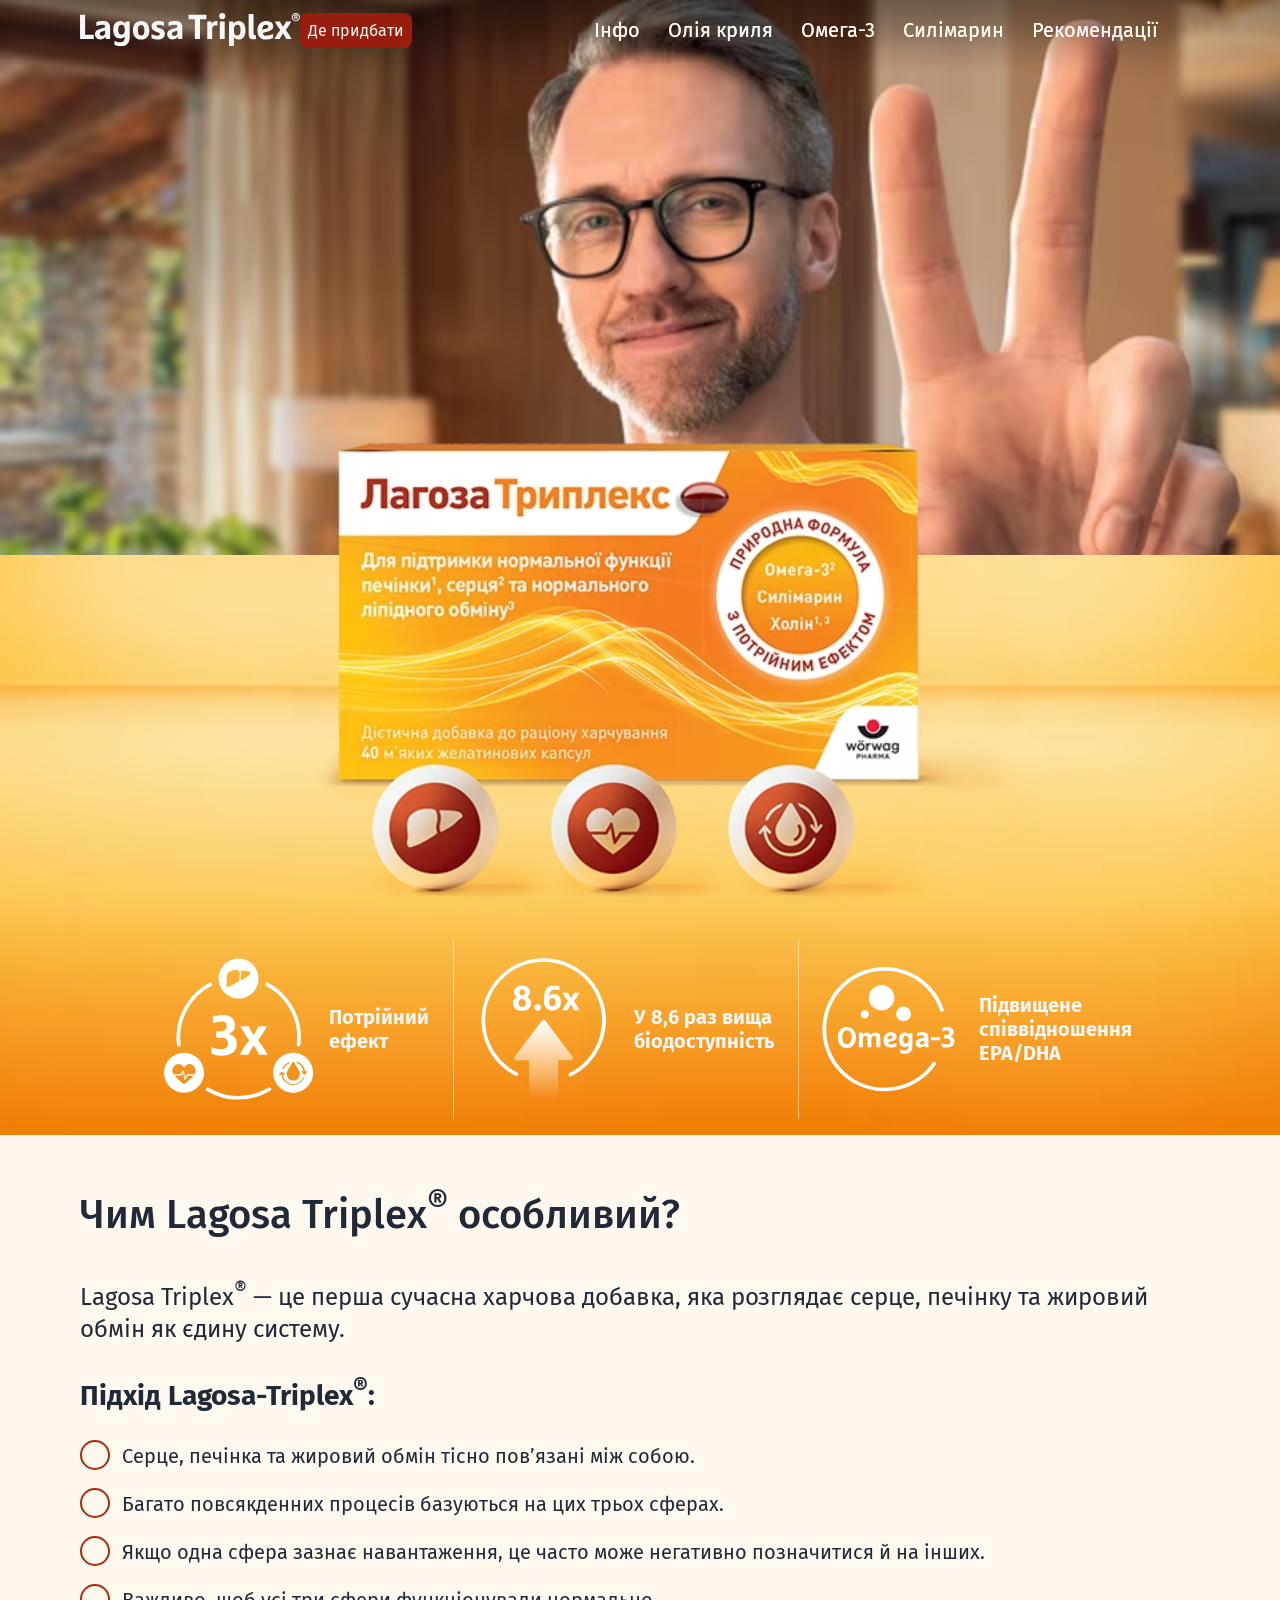
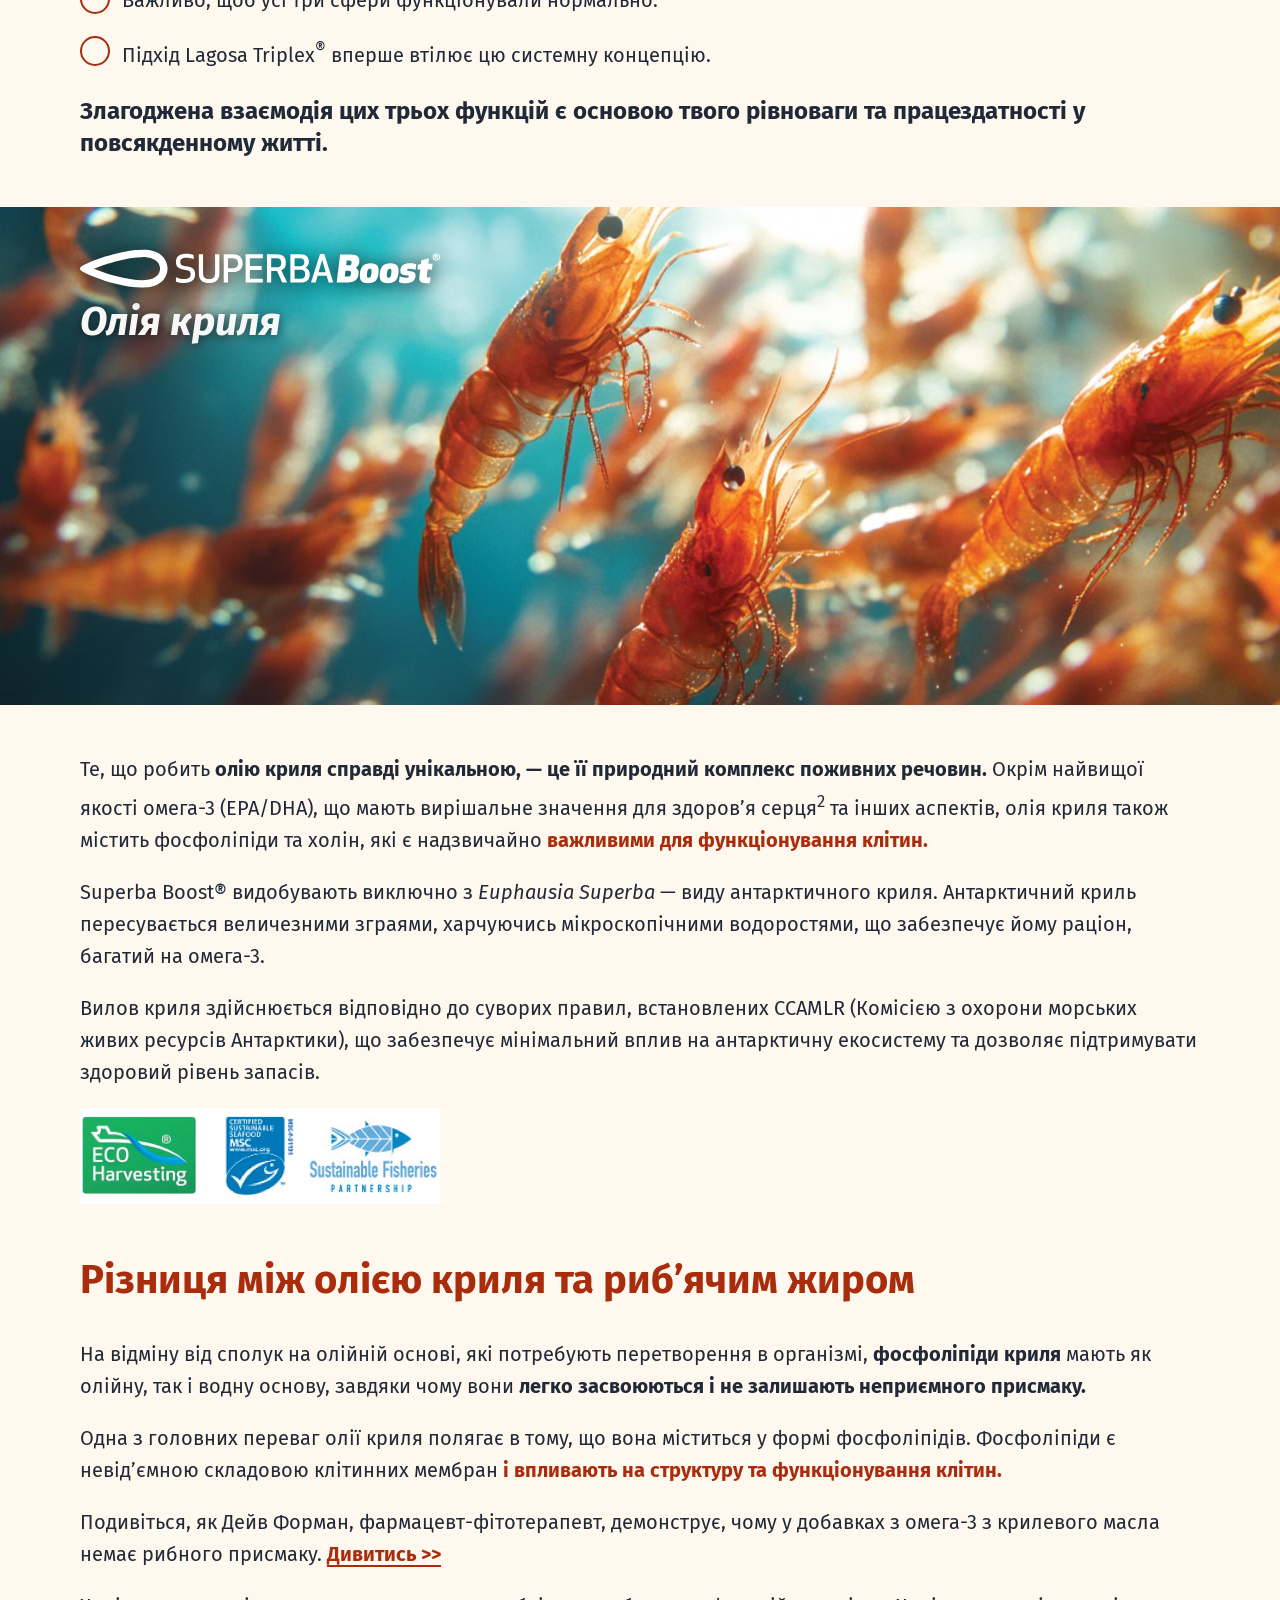
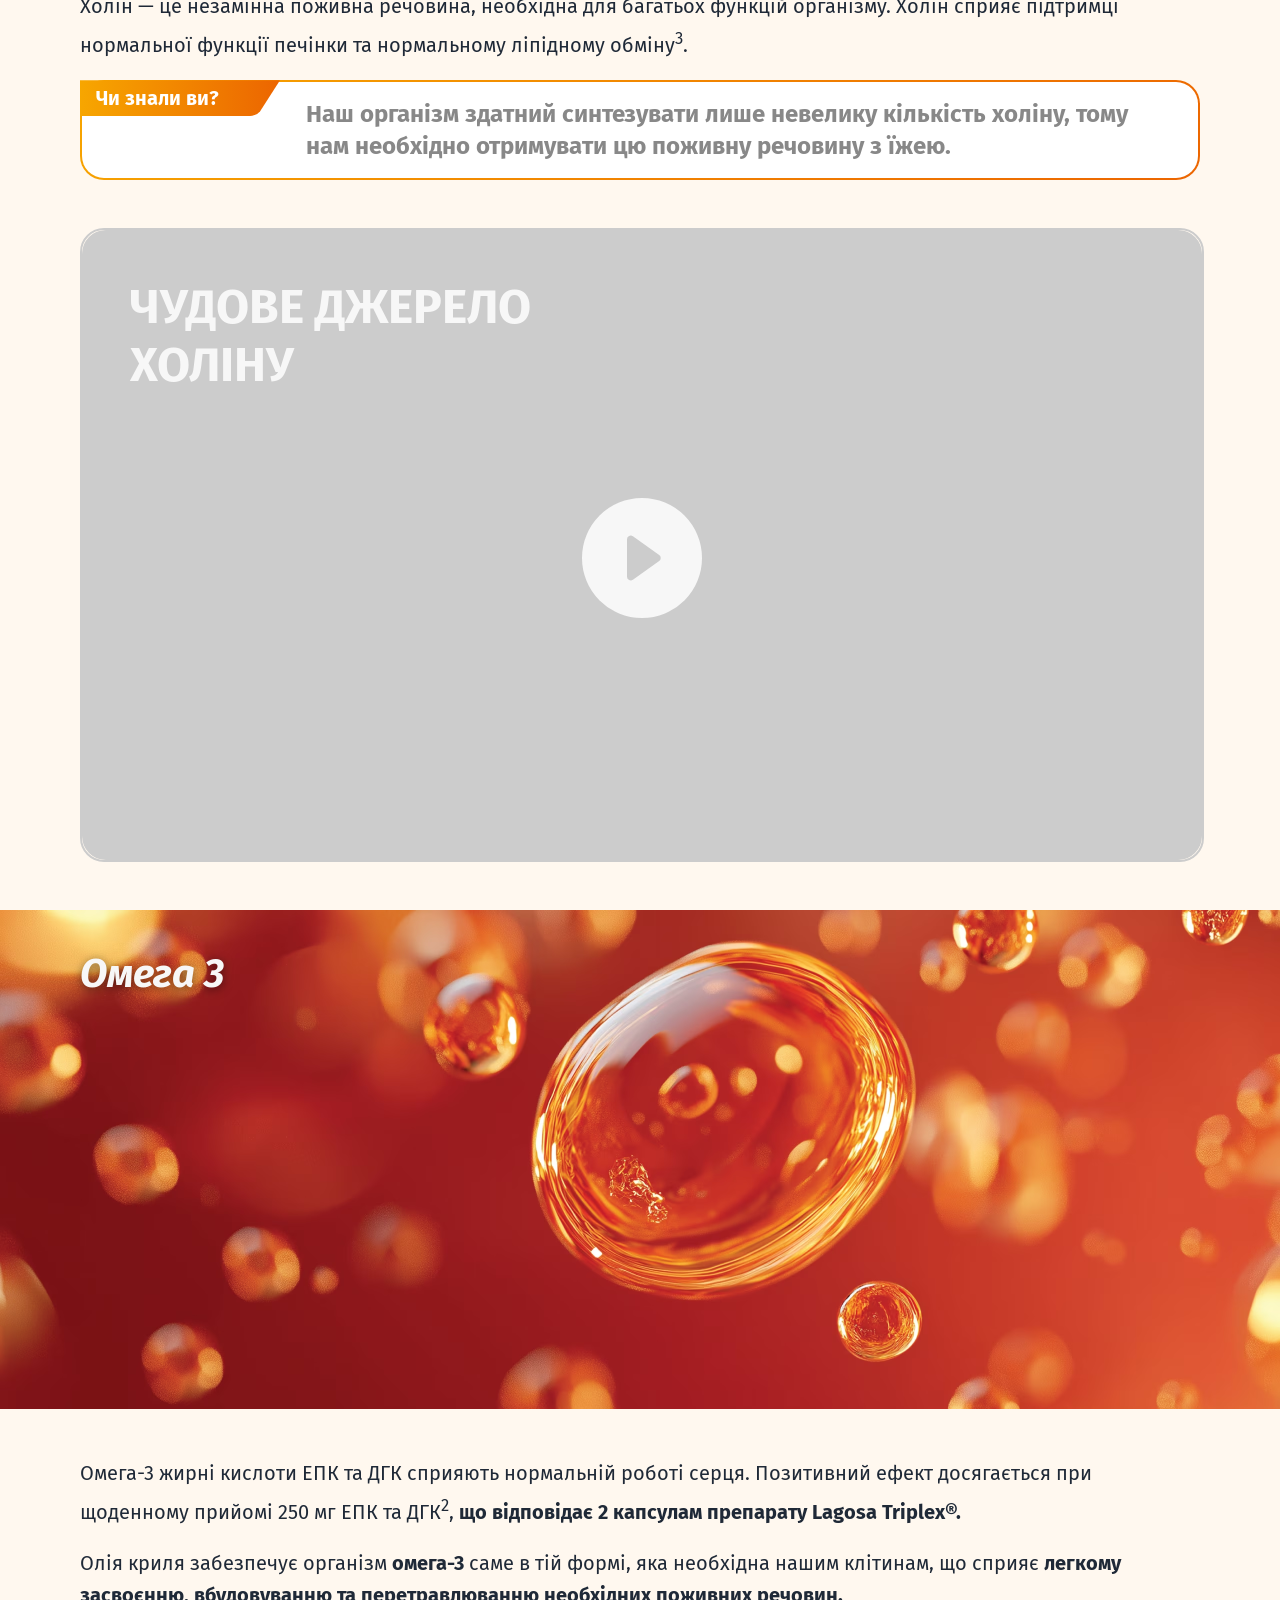
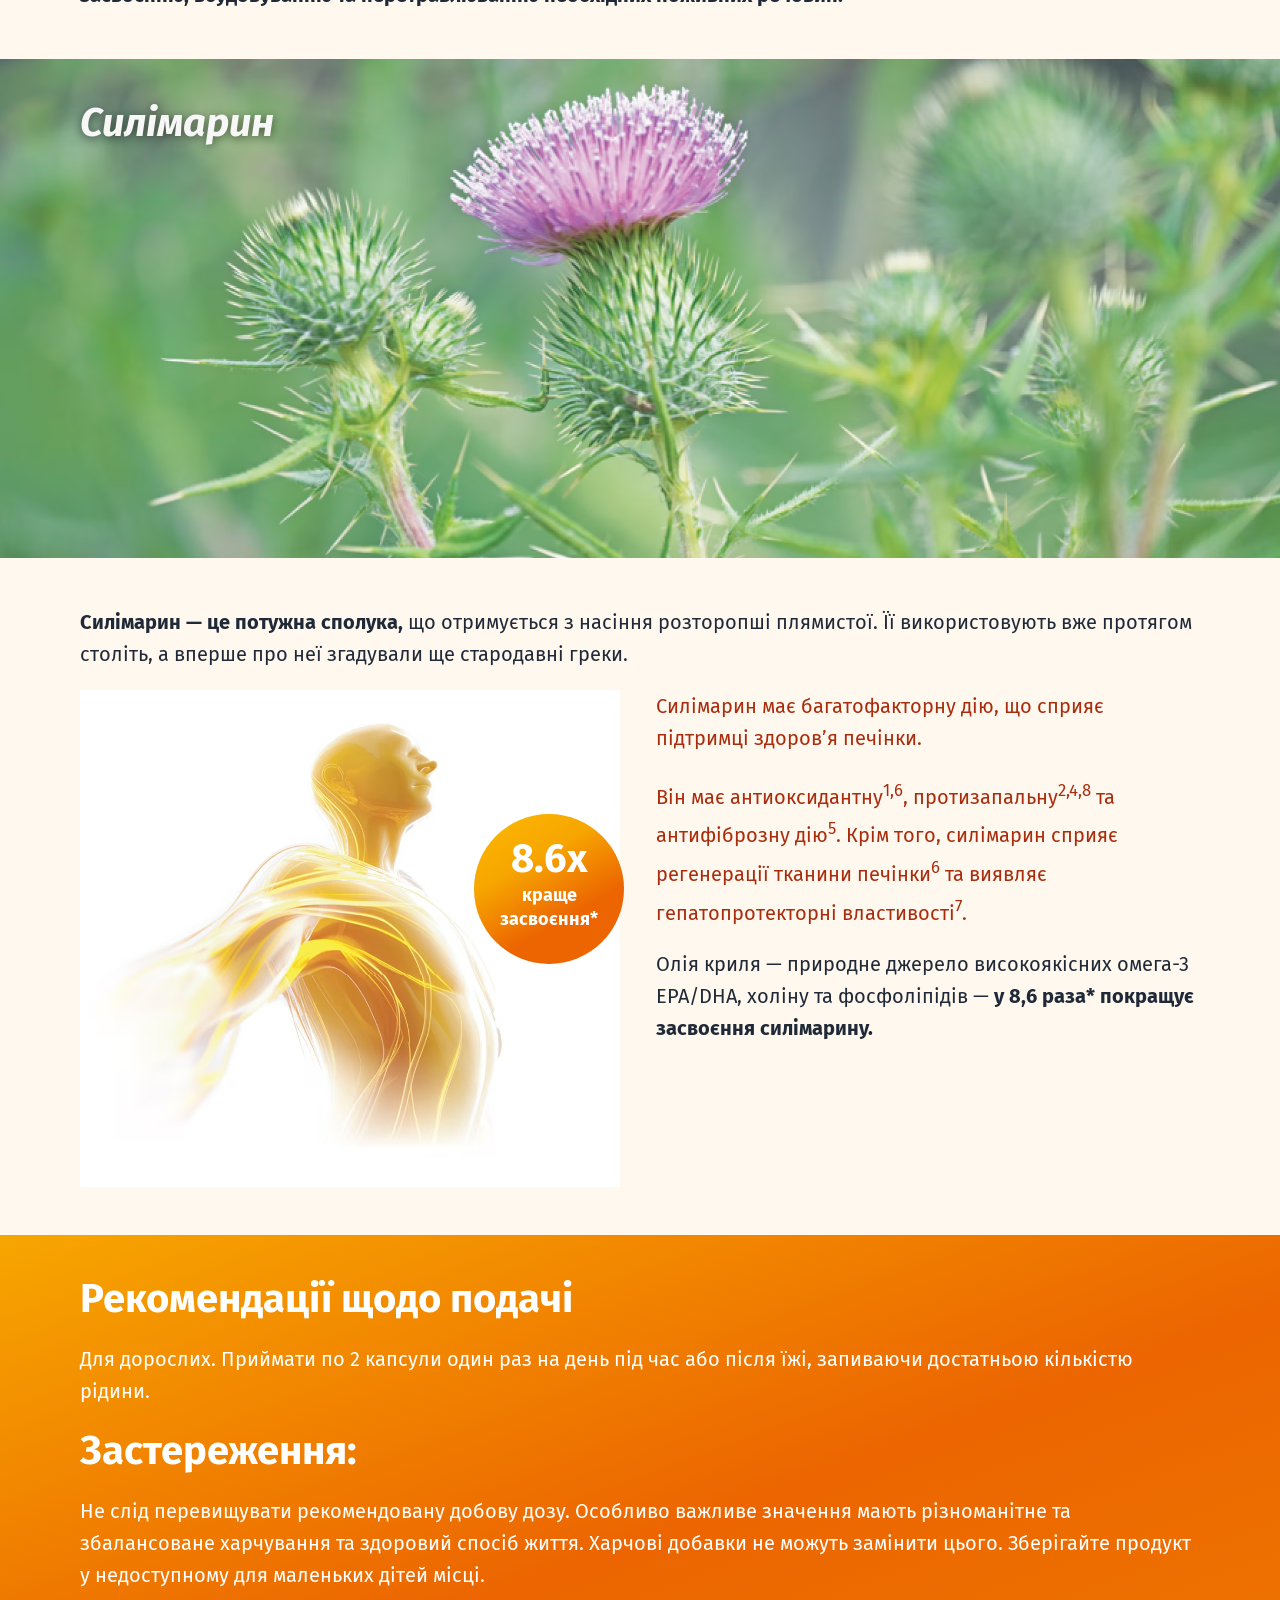
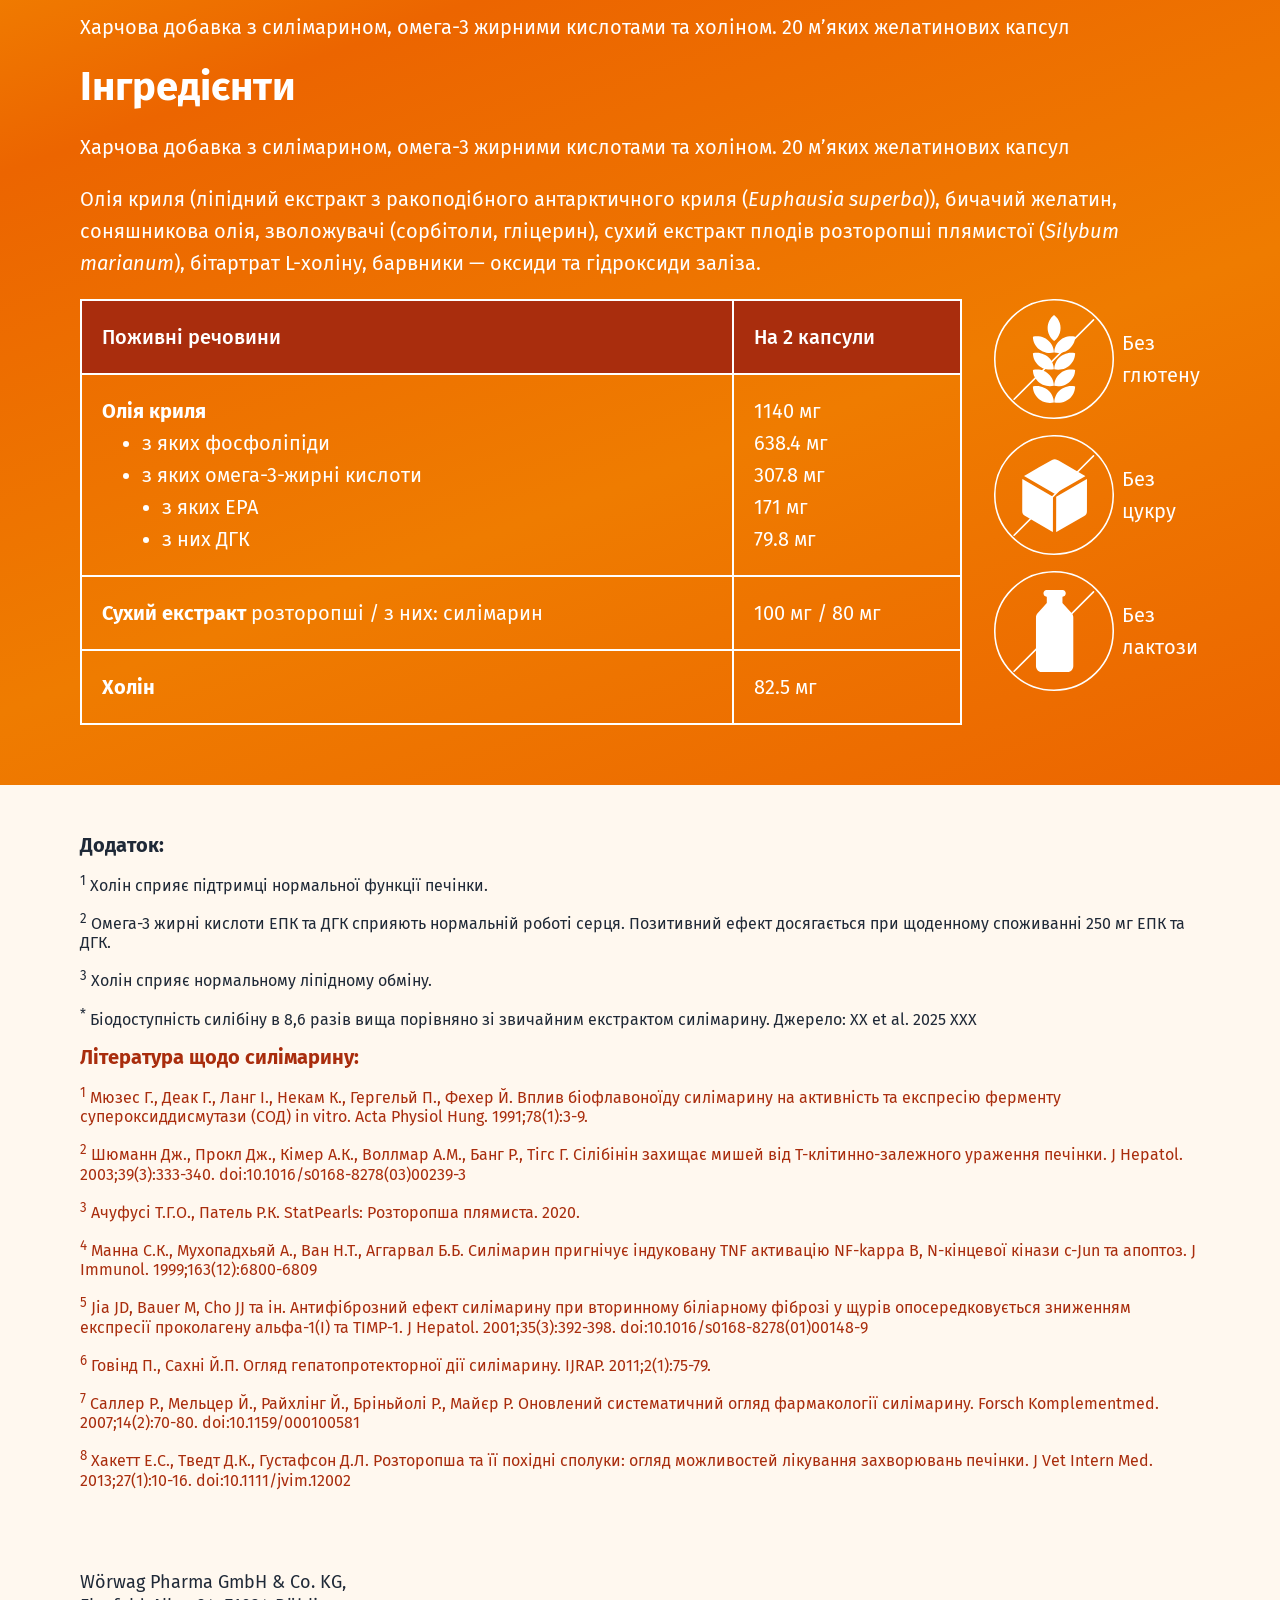
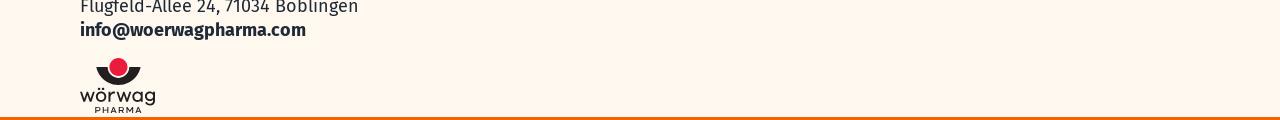
==== commit 00c34583: "Hero, buy btn, background color and smart animation" ====
--- a/index_v1.html
+++ b/index_v1.html
@@ -448,4 +448,21 @@
 
     <script src="assets/script.js"></script>
 </body>
-</html>+</html>
+
+
+
+    <nav class="navbar">
+        <a href="#" class="logo" id="logo-link">
+            <svg xmlns="http://www.w3.org/2000/svg" xmlns:xlink="http://www.w3.org/1999/xlink" viewBox="0 0 330 50">
+            </svg>
+        </a>
+        <a class="buy" href="https://tabletki.ua/">Де придбати</a>
+        <ul class="nav-links">
+            <li><a href="#section-1" class="nav-link">Інфо</a></li>
+            <li><a href="#section-2" class="nav-link">Олія криля</a></li>
+            <li><a href="#section-3" class="nav-link">Омега-3</a></li>
+            <li><a href="#section-4" class="nav-link">Силімарин</a></li>
+            <li><a href="#section-5" class="nav-link">Рекомендації</a></li>
+        </ul>
+    </nav>
--- a/assets/style.css
+++ b/assets/style.css
@@ -2,7 +2,7 @@
     --primary-font: 'Fira Sans', system-ui, -apple-system, sans-serif;
     --biggest-font-size: calc(var(--nav-font-size) + 0.25rem);
     --bigger-font-size: calc(var(--nav-font-size) + 0.125rem);
-    --nav-font-size: 1rem;
+    --nav-font-size: 0.85rem;
     --small-font-size: calc(var(--nav-font-size) - 0.125rem);
     --smallest-font-size: calc(var(--nav-font-size) - 0.25rem);
 
@@ -22,6 +22,7 @@
     --middleGray: #ccc;
     --logoRed: #971e0f;
     --logoOrange: #ec6500;
+    --cream: #FFF8EF;
 
     --color-text-main: #1F2937;
     --bg-hero: #727680;
@@ -51,12 +52,91 @@
     color: var(--color-text-main);
     font-family: var(--primary-font);
     font-weight: 400;
+    background-color: var(--cream);
 }
 
 h1, h2, h3, h4, strong, .bold-text {
     font-weight: 700;
 }
 
+.buy {
+    display: flex;
+    justify-content: center;
+    align-items: center;
+    padding: 0.25rem;
+    border-radius: 50%;
+    background-color: var(--logoRed);
+    color: var(--cream);
+
+    svg {
+        width: 1.5rem;
+        height: 1.5rem;
+    }
+    span {
+        display: none;
+    }
+}
+
+.navbar {
+    position: absolute;
+    top: 0;
+    left: 0;
+    width: 100%;
+    height: 50px;
+    display: flex;
+    align-items: center;
+    justify-content: space-between;
+    padding: var(--padding);
+    z-index: 3;
+    box-sizing: border-box;
+
+    background-color: transparent;
+    transform: translateY(0);
+
+    transition: 
+        background-color 0.4s ease, 
+        color 0.4s ease, 
+        padding 0.4s ease;
+
+    &.is-sticky {
+        position: fixed; /* Переключаем в фиксированное положение */
+        background-color: var(--white);
+        box-shadow: 0 4px 6px -1px rgba(0, 0, 0, 0.05);
+        border-bottom: 1px solid var(--secondaryOrange);
+        
+        /* Запускаем анимацию красивого выезда сверху */
+        animation: slideDown 0.4s cubic-bezier(0.16, 1, 0.3, 1) forwards;
+
+        .red {
+            fill: var(--logoRed);
+        }
+
+        .orange {
+            fill: var(--logoOrange);
+        }
+
+        .nav-link {
+            color: var(--primaryDark);
+
+            &:hover, &.active {
+                color: var(--primaryRed);
+                border: 2px solid transparent;
+            }
+        }
+    }
+}
+
+@keyframes slideDown {
+    from {
+        transform: translateY(-100%); /* Вылетает из-за пределов экрана */
+    }
+    to {
+        transform: translateY(0); /* Становится на место */
+    }
+}
+
+
+/*
 .navbar {
     position: relative;
     top: 0;
@@ -66,7 +146,7 @@
     justify-content: space-between;
     padding: var(--padding);
     z-index: 3;
-    transition: background-color 0.3s ease, color 0.3s ease, padding 0.3s ease, box-shadow 0.3s ease;
+    transition: background-color 0.6s ease, color 0.6s ease, padding 0.6s ease, box-shadow 0.6s ease;
 
     &.is-sticky {
         position: sticky;
@@ -92,6 +172,7 @@
         }
     }
 }
+*/
 
 .logo {
     display: flex;
@@ -107,7 +188,7 @@
 
 .nav-links {
     display: flex;
-    gap: 0.5rem;
+    gap: 0.25rem;
     overflow-x: auto;
     overscroll-behavior-x: contain;
     scrollbar-width: none;
@@ -115,7 +196,8 @@
     white-space: nowrap;
     align-items: center;
     height: 100%;
-    margin-left: 1rem;
+    margin-left: 0.5rem;
+    margin-right: 0.5rem;
     padding: 0;
     list-style: none;
 }
@@ -128,16 +210,16 @@
     text-decoration: none;
     font-size: var(--nav-font-size);
     transition: color 0.3s ease;
-    padding: 4px 6px;
+    padding: 4px;
     margin: 0;
     position: relative;
-    color: var(--lightGray);
+    color: var(--cream);
     border-radius: 8px;
     border: 2px solid transparent;
     transition: border 0.3s ease, color 0.3s ease;
 
     &:hover, &.active {
-        border: 2px solid var(--lightGray);
+        border: 2px solid var(--cream);
     }
 }
 
@@ -287,8 +369,18 @@
         top: 0;
         left: 0;
         right: 0;
-        height: 140px; 
-        background: linear-gradient(to bottom, rgba(0, 0, 0, 0.4) 0%, rgba(0, 0, 0, 0) 100%);
+        height: 75px; 
+       
+        background: linear-gradient(
+            to bottom,
+            rgba(0, 0, 0, 0.4) 0%,
+            rgba(0, 0, 0, 0.25) 40%,
+            rgba(0, 0, 0, 0.12) 65%,
+            rgba(0, 0, 0, 0.04) 85%,
+            rgba(0, 0, 0, 0.01) 95%,
+            rgba(0, 0, 0, 0) 100%
+        );
+
         pointer-events: none;
         transition: opacity 0.3s ease;
     }
@@ -307,7 +399,7 @@
     max-height: 370px;
     overflow: hidden;
     position: relative;
-    margin-top: -156px;
+    margin-top: -150px;
     z-index: 2;
 
     img {
@@ -336,7 +428,6 @@
 }
 
 .header {
-    margin-top: -52px;
     margin-bottom: var(--section-margin-bottom);
 
     ul {
@@ -627,15 +718,20 @@
 }
 
 
-@media (min-width: 470px) {
+@media (min-width: 450px) {
     :root {
         --gradient-height: 335px;
+        --nav-font-size: 0.9rem;
     }
 
     .container--box img {
         width: 100%;
         margin: 0 auto;
         margin-right: -7vw;
+    }
+
+    .container--guys img {
+        height: 380px;
     }
 
     .free {
@@ -688,6 +784,10 @@
     .section--container li {
         line-height: 2rem;
     }
+
+    .container--box {
+        margin-top: -120px;
+    }
 }
 
 @media (min-width: 768px) {
@@ -719,8 +819,10 @@
         }
     }
 
-    .container--box img {
-        width: 100%;
+    .container--box {       
+        img {
+            width: 100%;
+        }
     }
 
     .wrapper {
@@ -779,16 +881,64 @@
     .legend {
         max-width: 640px;
     }
+
+    .buy {
+        display: flex;
+        border-radius: 0.5rem;
+        padding: 0.25rem 0.5rem;
+        text-decoration: none;
+        gap: 0.25rem;
+
+        svg {
+            width: 1.25rem;
+            height: 1.25rem;
+        }
+
+        span {
+            display: block;
+            font-size: 0.9rem;
+        }
+
+        &:hover, &:focus {
+            background-color: var(--primaryRed);
+            transition: all ease-in 300ms;
+        }
+    }
+
+    .navbar {
+        justify-content: start;
+    }
+
+    .nav-links{
+        margin-left: auto;
+    }
 }
 
 @media (min-width: 860px) {
     :root {
         --gradient-height: 420px;
+        --nav-font-size: 1rem;
     }
 
     .header ul svg {
         width: 120px;
         height: 120px;
+    }
+
+    .container--box {
+        margin-top: -80px;
+    }
+
+    .buy {
+        padding: 0.3rem 0.5rem;
+
+        span {
+            font-size: var(--nav-font-size);
+        }
+    }
+
+    .nav-link {
+        padding: 4px 8px;
     }
 }
 
@@ -802,6 +952,10 @@
         --section-margin-bottom: 3rem;
     }
 
+    .nav-links {
+        margin-right: 1rem;
+    }
+
     .section h2 {
         font-size: 2rem;
     }
@@ -819,7 +973,6 @@
     }
 
     .header {
-        margin-top: -62px;
         overflow: hidden;
 
         ul svg {
@@ -836,6 +989,7 @@
 
     .container--box {
         max-height: 420px;
+        margin-top: -110px;
 
         img {
             max-width: 640px;
@@ -899,6 +1053,29 @@
     .legend {
         max-width: 860px;
     }
+
+    .container--guys {
+        display: flex;
+        justify-content: center;
+        background-color: var(--cream);
+
+        img {
+            width: 1024px;
+        }
+    }
+
+    .animate-on-scroll {
+        opacity: 0;
+        transform: translateY(40px);
+        transition: opacity 0.8s cubic-bezier(0.25, 1, 0.5, 1), 
+                    transform 0.8s cubic-bezier(0.25, 1, 0.5, 1);
+        will-change: opacity, transform;
+    }
+
+    .animate-on-scroll.element-show {
+        opacity: 1;
+        transform: translateY(0);
+    }
 }
 
 @media (min-width: 1160px) {
@@ -910,6 +1087,7 @@
 
     .container--box {
         max-height: 450px;
+        margin-top: -130px;
 
         img {
             max-width: 680px;
@@ -971,15 +1149,22 @@
     }
 
     .nav-links {
-        gap: 1.5rem;
+        gap: 0.5rem;
+        margin-right: 2rem;
     }
 
     .container--guys {
-        height: 600px;
+        height: 560px;
+        
+        img {
+            width: 1280px;
+            height: 560px;
+        }
     }
 
     .container--box {
         max-height: 560px;
+        margin-top: -145px;
 
         img {
             max-width: 800px;
@@ -1068,28 +1253,23 @@
     .legend {
         padding-bottom: 0.5rem;
     }
+
+    .buy {
+        padding: 0.5rem;
+
+        svg {
+            width: 1.5rem;
+            height: 1.5rem;
+        }
+    }
 }
 
 @media (min-width: 1536px) {
     :root {
-        --padding: 0 120px;
+        --padding: 0 160px;
         --gradient-height: 700px;
-        --gradient-top-margin: calc( var(--gradient-height) * 0.65 * -1 );
-        --icons-top-margin: calc( var(--gradient-height) * 0.35 * -1 );
-    }
-
-    .container--guys {
-        height: 860px;
-    }
-
-    .container--box {
-        max-height: 750px;
-        margin-top: -400px;
-
-        img {
-            max-width: 1000px;
-            left: 3vw;
-        }
+        --gradient-top-margin: calc( var(--gradient-height) * 0.5 * -1 );
+        --icons-top-margin: calc( var(--gradient-height) * 0.45 * -1 );
     }
 
     .section {
@@ -1114,6 +1294,7 @@
 
 @media (min-width: 1921px) {
     :root {
+        --padding: 0 240px;
         --gradient-height: 800px;
         --icons-top-margin: calc( var(--gradient-height) * 0.3 * -1 );
     }
@@ -1129,7 +1310,7 @@
 
 @media (min-width: 2561px) {
     :root {
-        --padding: 0 180px;
+        --padding: 0 320px;
         --nav-font-size: 1.5rem;
         --nav-line-height: 2rem;
     }
